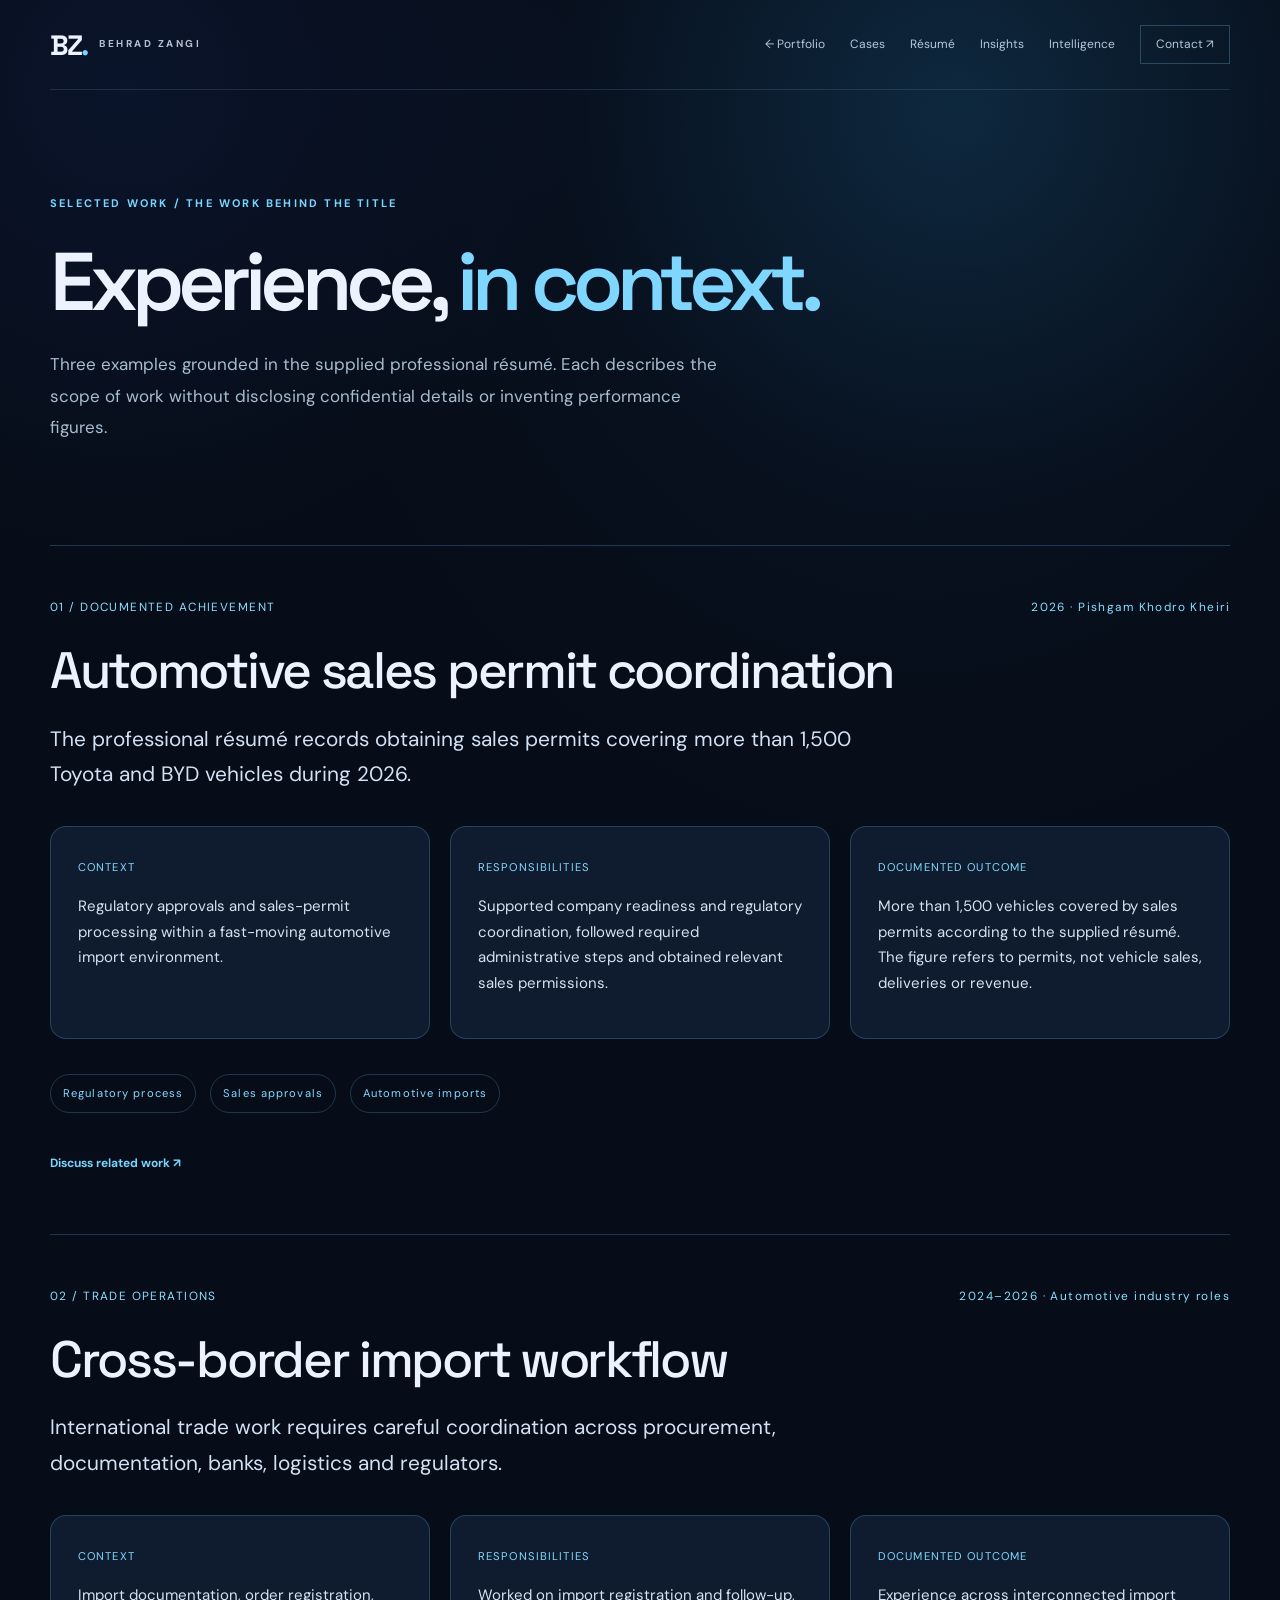
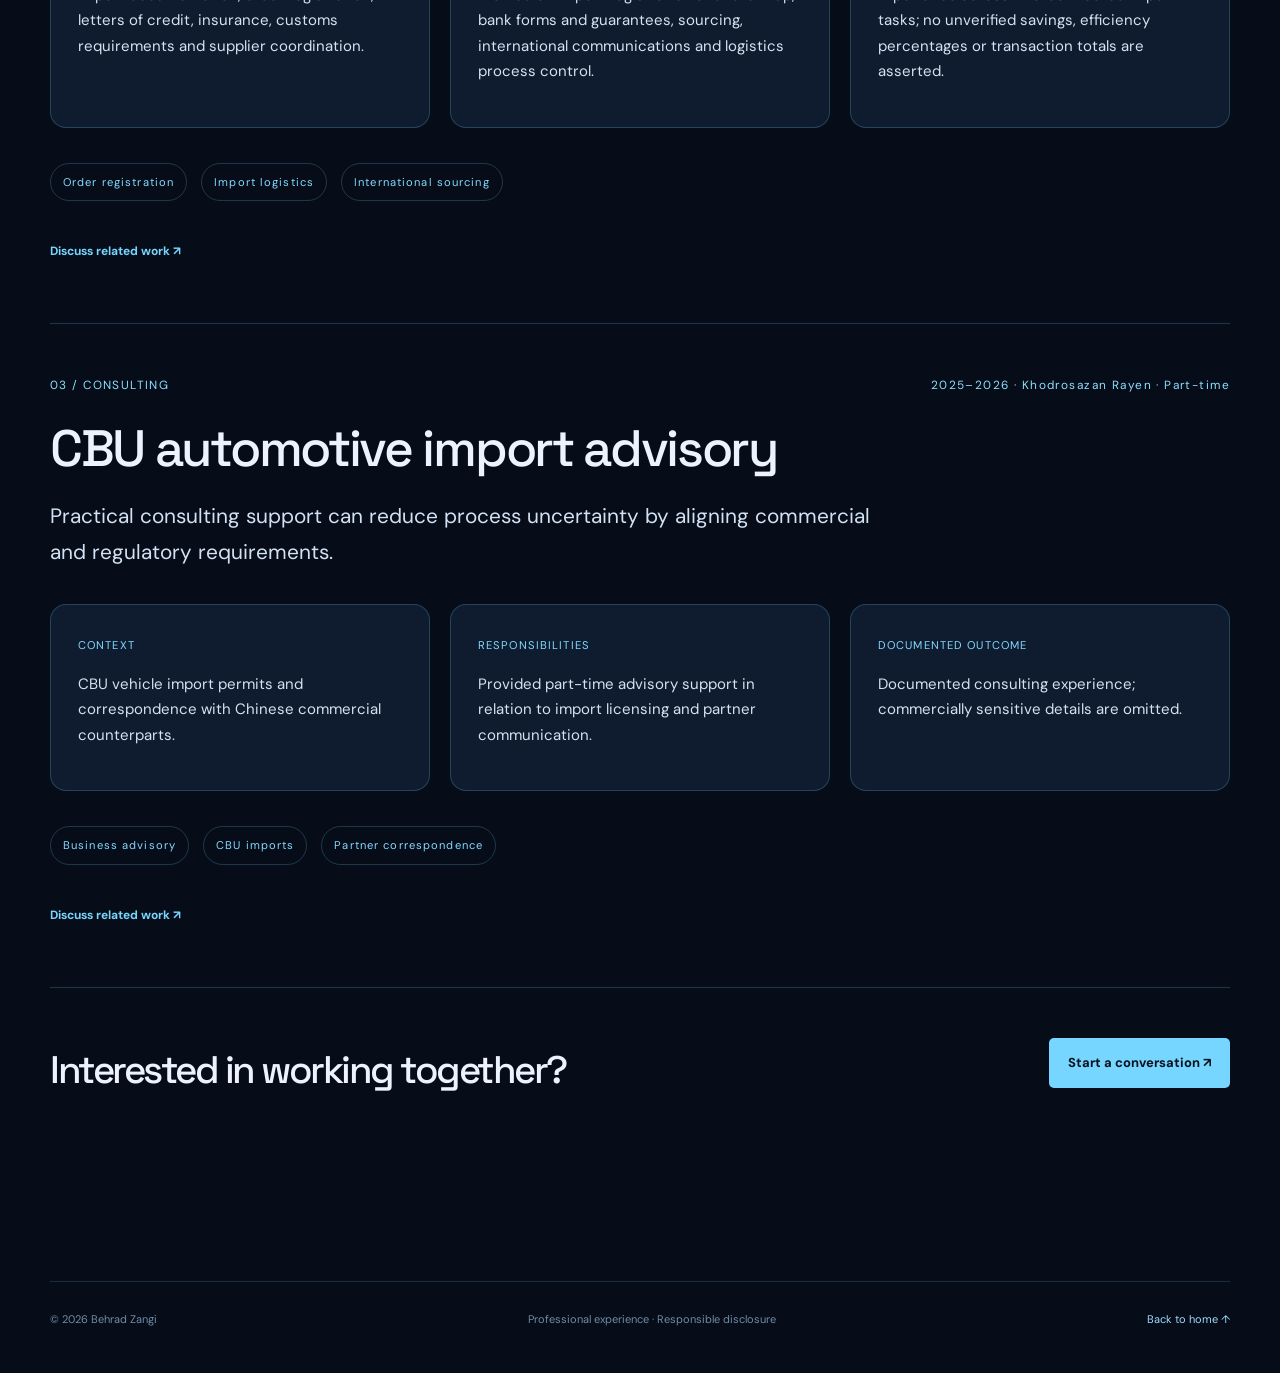
==== cases.html @ 3d6e5544 "Add files via upload" ====
<!DOCTYPE html>

<html lang="en"><head><meta charset="utf-8"/><meta content="width=device-width,initial-scale=1" name="viewport"/><meta content="#080e1a" name="theme-color"/><link href="favicon.svg" rel="icon" type="image/svg+xml"/><link href="https://fonts.googleapis.com" rel="preconnect"/><link crossorigin="" href="https://fonts.gstatic.com" rel="preconnect"/><link href="https://fonts.googleapis.com/css2?family=DM+Sans:wght@400;500;600;700&amp;family=Space+Grotesk:wght@400;500;600;700&amp;display=swap" rel="stylesheet"/><link href="styles.css" rel="stylesheet"/><link href="pages.css" rel="stylesheet"/><link href="v20.css" rel="stylesheet"/><title>Selected Professional Cases — Behrad Zangi</title><meta content="Selected documented cases in automotive sales permits, international trade operations and CBU import advisory." name="description"/><link href="https://behradzangi.github.io/cases.html" rel="canonical"/></head><body><a class="skip" href="#page-main">Skip to content</a><div aria-hidden="true" class="subpage-backdrop"></div><header class="sub-header wrap"><a class="wordmark" href="index.html"><span class="mark">BZ<span class="mark-dot">.</span></span><span class="wordmark-sub">BEHRAD ZANGI</span></a><nav aria-label="Page navigation"><a href="index.html">← Portfolio</a><a href="cases.html">Cases</a><a href="resume.html">Résumé</a><a href="insights.html">Insights</a><a href="intelligence.html">Intelligence</a><a class="sub-contact" href="contact.html">Contact ↗</a></nav></header><main class="subpage wrap" id="page-main"><div class="page-hero"><span class="section-kicker">SELECTED WORK / THE WORK BEHIND THE TITLE</span><h1>Experience, <em>in context.</em></h1><p>Three examples grounded in the supplied professional résumé. Each describes the scope of work without disclosing confidential details or inventing performance figures.</p></div><article class="case-study" id="case-1"><div class="case-study-top"><span>01 / DOCUMENTED ACHIEVEMENT</span><span>2026 · Pishgam Khodro Kheiri</span></div><h2>Automotive sales permit coordination</h2><p class="case-lead">The professional résumé records obtaining sales permits covering more than 1,500 Toyota and BYD vehicles during 2026.</p><div class="case-facts"><div><span>CONTEXT</span><p>Regulatory approvals and sales-permit processing within a fast-moving automotive import environment.</p></div><div><span>RESPONSIBILITIES</span><p>Supported company readiness and regulatory coordination, followed required administrative steps and obtained relevant sales permissions.</p></div><div><span>DOCUMENTED OUTCOME</span><p>More than 1,500 vehicles covered by sales permits according to the supplied résumé. The figure refers to permits, not vehicle sales, deliveries or revenue.</p></div></div><div class="case-labels"><span>Regulatory process</span><span>Sales approvals</span><span>Automotive imports</span></div><a class="text-link" href="contact.html?topic=trade">Discuss related work ↗</a></article><article class="case-study" id="case-2"><div class="case-study-top"><span>02 / TRADE OPERATIONS</span><span>2024–2026 · Automotive industry roles</span></div><h2>Cross-border import workflow</h2><p class="case-lead">International trade work requires careful coordination across procurement, documentation, banks, logistics and regulators.</p><div class="case-facts"><div><span>CONTEXT</span><p>Import documentation, order registration, letters of credit, insurance, customs requirements and supplier coordination.</p></div><div><span>RESPONSIBILITIES</span><p>Worked on import registration and follow-up, bank forms and guarantees, sourcing, international communications and logistics process control.</p></div><div><span>DOCUMENTED OUTCOME</span><p>Experience across interconnected import tasks; no unverified savings, efficiency percentages or transaction totals are asserted.</p></div></div><div class="case-labels"><span>Order registration</span><span>Import logistics</span><span>International sourcing</span></div><a class="text-link" href="contact.html?topic=trade">Discuss related work ↗</a></article><article class="case-study" id="case-3"><div class="case-study-top"><span>03 / CONSULTING</span><span>2025–2026 · Khodrosazan Rayen · Part-time</span></div><h2>CBU automotive import advisory</h2><p class="case-lead">Practical consulting support can reduce process uncertainty by aligning commercial and regulatory requirements.</p><div class="case-facts"><div><span>CONTEXT</span><p>CBU vehicle import permits and correspondence with Chinese commercial counterparts.</p></div><div><span>RESPONSIBILITIES</span><p>Provided part-time advisory support in relation to import licensing and partner communication.</p></div><div><span>DOCUMENTED OUTCOME</span><p>Documented consulting experience; commercially sensitive details are omitted.</p></div></div><div class="case-labels"><span>Business advisory</span><span>CBU imports</span><span>Partner correspondence</span></div><a class="text-link" href="contact.html?topic=trade">Discuss related work ↗</a></article><div class="case-end"><h2>Interested in working together?</h2><a class="btn primary" href="contact.html">Start a conversation ↗</a></div></main><footer class="sub-footer wrap"><span>© 2026 Behrad Zangi</span><span>Professional experience · Responsible disclosure</span><a href="index.html">Back to home ↑</a></footer><script defer="" src="v20.js"></script></body></html>
---- styles.css ----
:root{color-scheme:dark;--bg:#070d18;--bg2:#0a1424;--line:rgba(143,181,222,.17);--text:#ecf3ff;--muted:#93a4bc;--accent:#5ac4fb;--accent2:#78a9ff;--white:#fff;--sans:'DM Sans',system-ui,sans-serif;--display:'Space Grotesk',system-ui,sans-serif}*{box-sizing:border-box}html{scroll-behavior:smooth;scroll-padding-top:100px}body{margin:0;background:var(--bg);color:var(--text);font-family:var(--sans);font-size:15px;line-height:1.65;overflow-x:hidden}a{color:inherit;text-decoration:none}button{font:inherit}::selection{background:#2c7eac;color:#fff}a:focus-visible,button:focus-visible{outline:2px solid var(--accent);outline-offset:5px}.skip{position:fixed;left:15px;top:-60px;background:#fff;color:#000;padding:12px;z-index:100}.skip:focus{top:15px}#particles{position:absolute;inset:0;width:100%;height:900px;pointer-events:none;z-index:0;opacity:.72}.grain{position:fixed;inset:0;pointer-events:none;z-index:20;opacity:.08;background-image:url("data:image/svg+xml,%3Csvg viewBox='0 0 180 180' xmlns='http://www.w3.org/2000/svg'%3E%3Cfilter id='n'%3E%3CfeTurbulence type='fractalNoise' baseFrequency='.9' numOctaves='3' stitchTiles='stitch'/%3E%3C/filter%3E%3Crect width='100%25' height='100%25' filter='url(%23n)' opacity='.14'/%3E%3C/svg%3E")}.wrap{width:min(1180px,calc(100% - 88px));margin-inline:auto}.site-header{height:86px;padding:0 max(44px,calc((100vw - 1180px)/2));display:flex;justify-content:space-between;align-items:center;border-bottom:1px solid rgba(140,172,206,.12);position:relative;z-index:30;background:rgba(7,13,24,.67);backdrop-filter:blur(18px)}.wordmark{display:flex;align-items:center;gap:12px}.mark{font:700 28px/1 var(--display);letter-spacing:-2px}.mark-dot,.dot{color:var(--accent)}.wordmark-sub{font-size:10px;letter-spacing:.25em;color:#b5c2d3;font-weight:700}.nav{display:flex;gap:35px}.nav a{font-size:13px;color:#adbbce;transition:color .2s}.nav a:hover,.header-cta:hover{color:white}.header-cta{font:600 12px var(--sans);letter-spacing:.015em;border:1px solid rgba(115,179,222,.4);padding:11px 17px;border-radius:5px}.header-cta span{color:var(--accent);margin-left:12px}.menu-toggle{display:none}.hero{min-height:690px;display:grid;grid-template-columns:1fr 1fr;align-items:center;gap:15px;position:relative;z-index:1;padding-top:36px;padding-bottom:28px}.hero-copy{position:relative;z-index:4}.status{display:inline-flex;gap:11px;align-items:center;color:#b8d6ea;letter-spacing:.17em;font-weight:700;font-size:10px;margin-bottom:50px}.status-light{width:7px;height:7px;border-radius:50%;background:#5ce0b7;box-shadow:0 0 0 5px #5ce0b719,0 0 19px #5ce0b7}.eyebrow,.section-kicker{color:var(--accent);letter-spacing:.2em;font-size:11px;font-weight:700}.hero h1{font:600 clamp(76px,8.4vw,130px)/.93 var(--display);letter-spacing:-.09em;margin:12px 0 25px}.hero h1 span{color:#e3eeff}.type-line{display:flex;align-items:center;gap:6px;min-height:35px;font:500 23px var(--display);letter-spacing:-.04em;color:var(--accent)}.type-prefix{color:#d8e5f8}.caret{display:inline-block;height:22px;width:2px;background:var(--accent);animation:blink .85s steps(1) infinite}@keyframes blink{50%{opacity:0}}.hero-summary{max-width:485px;color:#9cacc3;font-size:15px;line-height:1.93;margin:25px 0 31px}.hero-summary strong{font-weight:500;color:#d4e1ee}.hero-actions{display:flex;gap:12px;flex-wrap:wrap}.btn{display:inline-flex;align-items:center;justify-content:space-between;gap:24px;font-size:13px;font-weight:700;padding:14px 19px;border-radius:5px;transition:transform .2s,background .2s}.btn:hover{transform:translateY(-3px)}.btn.primary{background:var(--accent);color:#07131f}.btn.ghost{background:rgba(19,39,58,.48);border:1px solid rgba(130,184,229,.3);color:#dbebff}.hero-social{display:flex;align-items:center;gap:16px;margin-top:60px;font-weight:700;font-size:10px;letter-spacing:.12em;color:#8398b2}.hero-social a:hover{color:var(--accent)}.social-divider{width:1px;height:11px;background:#41536c}.hero-art{height:600px;position:relative;isolation:isolate;display:grid;place-items:center}.hero-halo{position:absolute;width:520px;height:520px;border-radius:50%;background:radial-gradient(circle,#25517a75 0%,#113a6070 38%,transparent 72%);filter:blur(15px)}.portrait-shell{width:min(65%,352px);aspect-ratio:1;border-radius:50%;padding:8px;position:relative;z-index:4;background:linear-gradient(140deg,#79cfff90,#173f6f18,#6db5fc92);box-shadow:0 0 40px #3186c326,0 0 0 1px #4b9ccd37}.portrait-shell:after{content:"";position:absolute;inset:0;border-radius:50%;box-shadow:inset 0 0 40px #040d22;pointer-events:none}.portrait-shell img{width:100%;height:100%;object-fit:cover;object-position:center 39%;border-radius:50%;display:block;filter:saturate(.92) contrast(1.08)}.orbit{position:absolute;border:1px solid rgba(101,168,238,.21);border-radius:50%;pointer-events:none}.orbit-1{width:420px;height:420px;border-style:dashed;animation:spin 65s linear infinite}.orbit-2{width:510px;height:510px;border-color:rgba(99,170,232,.13);animation:spin 95s linear infinite reverse}.orbit-3{width:584px;height:584px;border-color:rgba(99,170,232,.08)}.orbit-1:before,.orbit-2:before{content:"";position:absolute;width:7px;height:7px;border-radius:50%;background:var(--accent);top:50%;left:-4px;box-shadow:0 0 15px var(--accent)}@keyframes spin{to{transform:rotate(360deg)}}.orbit-pulse{position:absolute;width:12px;height:12px;border:1px solid var(--accent);border-radius:50%;box-shadow:0 0 25px #45baff}.pulse-a{top:83px;right:85px}.pulse-b{bottom:90px;left:70px;width:7px;height:7px;background:#77adf6}.orbital-tag{position:absolute;z-index:6;white-space:nowrap;font-size:10px;letter-spacing:.14em;font-weight:700;color:#e8f4ff;padding:12px 15px;background:rgba(9,25,45,.92);border:1px solid rgba(103,180,248,.34);border-radius:5px;box-shadow:0 10px 40px #0006,0 0 21px #2a82b714;backdrop-filter:blur(10px);display:flex;align-items:center;gap:9px;animation:float 6s ease-in-out infinite}.tag-dot{width:5px;height:5px;background:var(--accent);border-radius:50%;box-shadow:0 0 8px var(--accent)}.tag-top{top:64px;left:28%;animation-delay:0s}.tag-right{right:-13px;top:44%;animation-delay:-1.5s}.tag-bottom{bottom:69px;left:30%;animation-delay:-3s}.tag-left{left:-20px;top:57%;animation-delay:-4.5s}@keyframes float{0%,100%{transform:translateY(0)}50%{transform:translateY(-12px)}}.art-corner{position:absolute;font-size:9px;letter-spacing:.17em;color:#496480}.top-left{top:20px;left:4px}.bottom-right{bottom:20px;right:0}.hero-bottom{display:flex;gap:22px;align-items:center;font-size:9px;letter-spacing:.17em;font-weight:700;color:#6d859f;padding:0 0 24px;position:relative;z-index:2}.hero-bottom>span:last-child{margin-left:auto}.hero-bottom i{font-size:7px;color:#5ce0b7;font-style:normal;margin:0 7px}.scroll-line{height:1px;width:55px;background:#4d779b}.section{padding:114px 0 35px;position:relative;z-index:2}.section-head{display:flex;gap:23px;align-items:center;margin-bottom:66px}.section-no,.section-aside{font-size:10px;color:#8ca0b9;font-weight:700;letter-spacing:.17em;white-space:nowrap}.section-no{color:var(--accent)}.hairline{height:1px;flex:1;background:var(--line)}h2{font:500 clamp(40px,5vw,66px)/1.13 var(--display);letter-spacing:-.065em;margin:12px 0 0}h2 em{color:#77baf0;font-style:normal}.about-layout{display:grid;grid-template-columns:1.1fr .9fr;gap:70px}.about-text{font-size:16px;line-height:2;color:#a8b8ca;padding-top:14px}.about-text p{margin:0 0 17px}.text-link{display:inline-flex;gap:14px;align-items:center;color:var(--accent);font-size:12px;font-weight:700;margin-top:17px}.text-link:hover{color:white}.section-title-row{display:flex;align-items:end;justify-content:space-between;gap:50px;margin-bottom:42px}.section-intro{max-width:310px;color:#94a9bf;margin:0 0 9px;line-height:1.9}.experience-list{border-top:1px solid var(--line)}.experience-row{display:grid;grid-template-columns:200px 1fr 35px;gap:26px;padding:31px 10px 32px;border-bottom:1px solid var(--line);transition:background .25s,padding .25s}.experience-row:hover{background:#10233a80;padding-left:20px}.date{font-size:10px;letter-spacing:.11em;color:#8eabc4;font-weight:700;padding-top:9px}.role-type{display:block;font-size:9px;letter-spacing:.14em;color:var(--accent);font-weight:700;margin-bottom:8px}.experience-row h3{font:500 22px var(--display);letter-spacing:-.025em;margin:0 0 5px}.company{color:var(--accent);font-weight:600;margin:0;font-size:13px}.job-detail{max-width:670px;color:#879ab0;font-size:13px;margin:9px 0 0;line-height:1.75}.row-arrow{font-size:23px;color:#5c7795;text-align:right}.impact-band{margin-top:46px;display:grid;grid-template-columns:1fr 1fr 65px;gap:34px;align-items:center;border:1px solid rgba(100,185,247,.22);border-radius:9px;padding:35px 40px;background:linear-gradient(110deg,#0b2742,#0c1b2f 75%);position:relative;overflow:hidden}.impact-band:after{content:"";width:320px;height:320px;position:absolute;right:-100px;top:-180px;border-radius:50%;background:#287ec317;filter:blur(15px)}.impact-number{display:block;font:600 clamp(60px,8vw,110px)/1 var(--display);letter-spacing:-.09em;color:#e6f7ff;margin-top:6px}.impact-number span{color:var(--accent)}.impact-band h3{font:500 22px var(--display);margin:0 0 9px}.impact-band p{color:#9cb0c5;font-size:13px;margin:0}.impact-icon{font-size:55px;color:#4db3f0}.expertise-grid{display:grid;grid-template-columns:repeat(4,1fr);border:1px solid var(--line);border-radius:8px;overflow:hidden}.expertise-item{min-height:315px;position:relative;padding:26px 24px 30px;border-right:1px solid var(--line);background:rgba(11,25,42,.58);transition:background .25s}.expertise-item:last-child{border-right:none}.expertise-item:hover{background:#13314c}.expertise-index{font-size:10px;letter-spacing:.1em;color:#69829e}.expertise-glyph{font:400 45px var(--display);color:var(--accent);margin:30px 0 15px}.expertise-item h3{font:500 23px/1.16 var(--display);letter-spacing:-.04em;margin:0 0 15px}.expertise-item p{font-size:12px;line-height:1.9;color:#8fa4ba;margin:0}.education-layout{display:grid;grid-template-columns:1fr 1fr;gap:110px}.education-desc{color:#94a9bf;max-width:410px;line-height:1.9;margin:26px 0}.honor{display:flex;align-items:center;gap:17px;margin-top:40px;padding:20px 0;border-top:1px solid var(--line);max-width:430px}.honor-star{color:#65bffc;font-size:33px}.honor strong,.honor small{display:block}.honor strong{font-size:13px}.honor small{font-size:12px;color:#8ba0b8;margin-top:3px}.education-item{padding:10px 0 26px;border-bottom:1px solid var(--line);margin-bottom:24px}.education-item>span,.thesis>span{font-size:10px;letter-spacing:.15em;color:var(--accent);font-weight:700}.education-item h3,.thesis h3{font:500 21px var(--display);margin:11px 0 4px}.education-item p,.thesis p{color:#94a8bd;font-size:13px;margin:0}.thesis{padding:24px;border:1px solid rgba(103,171,223,.25);border-radius:5px;background:#101f31}.thesis h3{font-size:19px;line-height:1.45}.compact{padding-bottom:100px}.skills-columns{display:grid;grid-template-columns:1.2fr .8fr;gap:110px}.skills-columns h3{font:500 22px var(--display);margin:0 0 22px}.chips{display:flex;flex-wrap:wrap;gap:10px}.chips span{padding:9px 13px;background:#122238;border:1px solid var(--line);border-radius:4px;font-size:12px;color:#acbed3}.language-row{display:flex;justify-content:space-between;border-bottom:1px solid var(--line);padding:12px 0;color:#c5d7e9}.language-row strong{color:#85a3c0;font-size:12px;font-weight:500}.contact-section{background:radial-gradient(ellipse at 50% 100%,#13395955,transparent 65%),linear-gradient(180deg,#0a1628,#0c1b31);border-top:1px solid var(--line);position:relative;overflow:hidden}.contact-inner{text-align:center;padding:110px 0 50px;position:relative}.contact-inner h2{font-size:clamp(44px,6.6vw,87px);margin:22px 0}.contact-inner>p:not(.section-kicker){color:#9aacc0;max-width:530px;margin:0 auto 30px;font-size:15px}.big-email{display:inline-flex;gap:70px;align-items:center;border-radius:5px;padding:15px 25px;background:var(--accent);color:#071827;font-weight:700;font-size:16px;transition:transform .2s}.big-email:hover{transform:translateY(-3px)}.contact-footer{display:flex;justify-content:center;gap:36px;margin-top:90px;font-weight:700;letter-spacing:.14em;font-size:11px;color:#8faac7}.contact-footer a:hover{color:var(--accent)}.footer{padding:27px 0;display:flex;justify-content:space-between;gap:12px;font-size:10px;letter-spacing:.13em;color:#6e849d}.footer a:hover{color:var(--accent)}@media(max-width:1100px){.wrap{width:min(100% - 56px,1050px)}.site-header{padding-inline:28px}.hero h1{font-size:clamp(60px,8vw,100px)}.hero-art{transform:scale(.86);transform-origin:center}.orbital-tag{font-size:9px}.tag-left{left:-25px}.tag-right{right:-25px}.education-layout{gap:60px}}@media(max-width:780px){.wrap{width:calc(100% - 40px)}.site-header{height:70px;padding-inline:20px}.nav{display:none;position:absolute;top:70px;left:0;right:0;flex-direction:column;background:#0a1729;border-bottom:1px solid var(--line);padding:22px;gap:18px}.nav.open{display:flex}.header-cta{margin-left:auto;margin-right:20px;font-size:11px}.menu-toggle{display:flex;flex-direction:column;gap:5px;border:0;padding:8px;background:transparent}.menu-toggle span{height:2px;width:22px;background:#d9e9fa}.hero{grid-template-columns:1fr;gap:0;padding-top:58px}.hero-copy{order:2;margin-top:-12px}.hero-art{order:1;height:440px;transform:scale(.78);margin:-75px -10px -20px}.hero h1{font-size:clamp(65px,14vw,103px)}.status{margin-bottom:25px}.hero-social{margin-top:38px}.hero-bottom{padding-top:32px}.section{padding-top:85px}.section-head{margin-bottom:42px}.about-layout,.education-layout,.skills-columns{grid-template-columns:1fr;gap:32px}.section-title-row{align-items:start;flex-direction:column;gap:20px}.experience-row{grid-template-columns:1fr 26px;gap:10px}.experience-row .date{grid-column:1 / -1}.experience-row>div{grid-column:1}.experience-row .row-arrow{grid-column:2;grid-row:2}.impact-band{grid-template-columns:1fr;gap:13px;padding:30px}.impact-icon{display:none}.expertise-grid{grid-template-columns:repeat(2,1fr)}.expertise-item:nth-child(2){border-right:0}.expertise-item:nth-child(-n+2){border-bottom:1px solid var(--line)}.contact-footer{gap:20px;flex-wrap:wrap}.footer{flex-wrap:wrap}}@media(max-width:460px){.wordmark-sub{display:none}.hero-art{height:370px;transform:scale(.61);margin:-102px -110px -35px}.hero{padding-top:48px}.hero h1{font-size:75px}.type-line{font-size:19px}.hero-summary{font-size:14px}.hero-bottom{font-size:8px}.hero-bottom>span:last-child{max-width:135px;text-align:right}.section-aside{display:none}h2{font-size:43px}.expertise-grid{grid-template-columns:1fr}.expertise-item{min-height:auto;border-right:0;border-bottom:1px solid var(--line);padding:23px}.expertise-item:last-child{border-bottom:0}.expertise-glyph{margin:15px 0}.contact-footer{gap:15px}.footer span:nth-child(2){display:none}.big-email{gap:40px}}@media(prefers-reduced-motion:reduce){html{scroll-behavior:auto}*,*:before,*:after{animation-duration:.01ms!important;animation-iteration-count:1!important;transition-duration:.01ms!important}#particles{display:none}}

/* V14: polished business advisory without adding card clutter */
.advisory-section{padding-bottom:28px}.advisory-rows{border-top:1px solid var(--line)}.advisory-rows article{display:grid;grid-template-columns:220px 1fr 30px;align-items:start;gap:30px;padding:27px 6px;border-bottom:1px solid var(--line)}.advisory-rows article>span{font-size:10px;letter-spacing:.14em;font-weight:700;color:var(--accent);padding-top:8px}.advisory-rows h3{font:500 21px var(--display);margin:0 0 5px;letter-spacing:-.035em}.advisory-rows p{font-size:13px;color:var(--muted);line-height:1.7;margin:0;max-width:640px}.advisory-rows b{font-size:20px;color:#6388a5;font-weight:400;text-align:right}.advisory-link{margin-top:23px;display:inline-flex;align-items:center;gap:18px;color:var(--accent);font-size:13px;font-weight:700;border-bottom:1px solid rgba(90,196,251,.5);padding-bottom:5px}.advisory-link:hover{color:#fff}@media(max-width:780px){.advisory-rows article{grid-template-columns:1fr 22px;gap:6px 12px}.advisory-rows article>span{grid-column:1/-1}.advisory-rows article>div{grid-column:1}.advisory-rows b{grid-column:2;grid-row:2}}

/* V15: restrained editorial treatment for professional interests */
.interests-strip{display:flex;gap:10px;align-items:center;flex-wrap:wrap;padding-top:5px;padding-bottom:35px;border-bottom:1px solid rgba(130,177,220,.13)}
.interests-label{font-size:10px;font-weight:700;letter-spacing:1.8px;color:#8eafca;margin-right:13px}
.interest-pill{border:1px solid rgba(122,169,212,.22);color:#b9d1e5;border-radius:40px;padding:9px 13px;font-size:11px;background:rgba(19,39,61,.42)}
@media(max-width:680px){.interests-strip{gap:8px}.interests-label{width:100%;margin-bottom:5px}}

/* V16 — Economic Insights: calm editorial layout, no added clutter */
.insights-section{padding-bottom:116px}.insights-title-row{margin-bottom:40px}.insights-feature{display:grid;grid-template-columns:minmax(0,1.4fr) minmax(260px,.6fr);min-height:360px;border:1px solid rgba(104,173,236,.23);border-radius:9px;overflow:hidden;background:linear-gradient(115deg,rgba(13,36,60,.9),rgba(7,19,35,.83));position:relative}.feature-content{padding:46px 48px;position:relative;z-index:2}.insight-meta{font-size:10px;letter-spacing:.16em;font-weight:700;color:#80cfff;display:flex;align-items:center;gap:10px;flex-wrap:wrap}.meta-signal{width:7px;height:7px;background:#5ac4fb;border-radius:50%;box-shadow:0 0 12px #5ac4fb}.meta-divider{color:#55799b}.insights-feature h3{font:500 clamp(27px,3vw,39px)/1.2 var(--display);letter-spacing:-.048em;max-width:680px;margin:22px 0 16px}.insights-feature p{color:#a2b7cc;line-height:1.8;max-width:590px;margin:0}.insight-action{display:inline-flex;gap:20px;color:#7fd2ff;font-weight:700;font-size:13px;border-bottom:1px solid #50b7ef66;padding:6px 0;margin-top:24px}.insight-action:hover,.insights-bottom a:hover{color:#fff}.insights-feature .source-note{font-size:10px;color:#7891a9;margin-top:15px;max-width:530px}.feature-visual{position:relative;min-height:330px;background:radial-gradient(circle at center,#134b736b,transparent 70%),repeating-linear-gradient(0deg,transparent,transparent 31px,#4ea7de0d 32px),repeating-linear-gradient(90deg,transparent,transparent 31px,#4ea7de0d 32px)}.data-ring{border:1px solid #65c2ff57;border-radius:50%;position:absolute;left:50%;top:50%;transform:translate(-50%,-50%)}.data-ring.outer{width:265px;height:265px;box-shadow:0 0 50px #246a9824}.data-ring.inner{width:175px;height:175px;border-style:dashed;opacity:.6}.data-axis{position:absolute;background:#5ac4fb26}.data-axis.horizontal{height:1px;width:100%;top:50%}.data-axis.vertical{width:1px;height:100%;left:50%}.data-point{position:absolute;width:8px;height:8px;border-radius:50%;background:#80d6ff;box-shadow:0 0 22px #62c3ff}.pt1{top:23%;left:38%}.pt2{top:50%;right:14%}.pt3{bottom:19%;left:24%}.data-label{position:absolute;color:#719cbc;letter-spacing:.18em;font-size:9px;font-weight:700}.label-a{top:15%;right:15%}.label-b{bottom:14%;right:12%}.label-c{top:54%;left:10%}.insight-topics-header{display:flex;justify-content:space-between;gap:15px;margin:42px 0 15px;color:#7897b1;letter-spacing:.14em;font-size:10px;font-weight:700}.insights-topics{display:grid;grid-template-columns:repeat(3,1fr);gap:12px}.insight-topic{display:flex;flex-direction:column;min-height:265px;padding:27px 26px 23px;border:1px solid var(--line);border-radius:7px;background:rgba(13,29,49,.46);transition:background .2s,border-color .2s}.insight-topic:hover{background:rgba(20,49,75,.65);border-color:#4f98bf66}.insight-index{font-size:10px;letter-spacing:.12em;font-weight:700;color:#72c5f1}.insight-topic h3{font:500 23px var(--display);letter-spacing:-.04em;margin:22px 0 10px}.insight-topic p{font-size:13px;line-height:1.85;color:#91a8be;margin:0}.topic-footer{margin-top:auto;padding-top:26px;display:flex;justify-content:space-between;align-items:center;color:#7898b5;font-size:10px;letter-spacing:.1em}.topic-footer span:last-child{font-size:20px;color:#4d9cca}.insights-bottom{display:flex;align-items:center;justify-content:space-between;gap:25px;padding-top:25px}.insights-bottom p{margin:0;color:#8ca3b7;font-size:12px}.insights-bottom a{color:#82cbf3;font-weight:700;font-size:12px;white-space:nowrap}@media(max-width:900px){.insights-feature{grid-template-columns:1fr}.feature-content{padding:32px}.feature-visual{display:none}.insights-topics{grid-template-columns:1fr}.insight-topic{min-height:unset}.insights-bottom{align-items:flex-start;flex-direction:column;gap:12px}}@media(max-width:480px){.feature-content{padding:27px 23px}.insight-topics-header span:last-child{display:none}.insights-feature h3{font-size:29px}.insights-section{padding-bottom:80px}}


/* V17 — motion direction: data-signal, restraint, responsiveness */
.scroll-progress{position:fixed;top:0;left:0;height:3px;width:100%;z-index:110;transform:scaleX(0);transform-origin:left;background:linear-gradient(90deg,#4b9fff,#65f0ff,#99bfff);box-shadow:0 0 16px #42b9ff88;pointer-events:none}
.site-header{position:sticky;top:0;transition:background .3s ease,box-shadow .3s ease}
.site-header.is-scrolled{background:rgba(5,13,27,.92);box-shadow:0 8px 40px #0005}
.nav a{position:relative}.nav a:after{content:"";height:2px;position:absolute;bottom:-9px;left:0;right:0;background:var(--accent);transform:scaleX(0);transform-origin:left;transition:transform .3s cubic-bezier(.2,.8,.2,1)}.nav a:hover:after,.nav a[aria-current="location"]:after{transform:scaleX(1)}.nav a[aria-current="location"]{color:#fff}
.hero-art{--mouse-x:0px;--mouse-y:0px}.hero-halo{transform:translate3d(var(--mouse-x),var(--mouse-y),0);animation:halo-breathe 7s ease-in-out infinite;will-change:transform,opacity}.portrait-shell{animation:portrait-rise 7s ease-in-out infinite;transition:box-shadow .45s;will-change:transform}.portrait-shell:hover{box-shadow:0 0 60px #4dafff55,0 0 0 1px #80d5ff80}.portrait-shell img{transition:transform .8s cubic-bezier(.2,.8,.2,1)}.portrait-shell:hover img{transform:scale(1.055)}
.orbit-satellite{position:absolute;inset:50%;width:0;height:0;z-index:2;pointer-events:none;animation:orbit-lap 17s linear infinite}.orbit-satellite:after{content:"";display:block;position:absolute;top:-5px;left:195px;width:9px;height:9px;border-radius:50%;background:#a9eaff;box-shadow:0 0 15px 5px #36b4ff75,0 0 28px #2c7dff}.satellite-2{animation-duration:29s;animation-direction:reverse}.satellite-2:after{left:245px;width:6px;height:6px;background:#7b9aff}.satellite-3{animation-duration:41s}.satellite-3:after{left:284px;width:4px;height:4px;background:#7ce2ec}
.orbit-scan{position:absolute;width:570px;height:570px;border-radius:50%;background:conic-gradient(from 90deg,transparent 0deg,transparent 298deg,rgba(64,181,255,.08) 338deg,transparent 360deg);mask-image:radial-gradient(circle,transparent 0 36%,black 53%,transparent 73%);animation:orbit-lap 13s linear infinite;pointer-events:none;z-index:0}
.hero-spark{position:absolute;width:3px;height:3px;border-radius:50%;background:#e2f7ff;box-shadow:0 0 16px 5px #60cbff;opacity:.5;animation:spark-twinkle 5s ease-in-out infinite}.spark-1{top:15%;left:15%}.spark-2{top:24%;right:9%;animation-delay:-2s}.spark-3{bottom:15%;left:21%;animation-delay:-3.5s}
.orbital-tag{transition:border-color .35s,background .35s,box-shadow .35s}.orbital-tag:hover{background:rgba(18,51,81,.97);border-color:#83d9ff;box-shadow:0 0 25px #289eff55;animation-play-state:paused}
@keyframes orbit-lap{to{transform:rotate(360deg)}}@keyframes halo-breathe{0%,100%{opacity:.65;filter:blur(16px)}50%{opacity:1;filter:blur(25px)}}@keyframes portrait-rise{0%,100%{transform:translateY(0)}50%{transform:translateY(-9px)}}@keyframes spark-twinkle{0%,100%{opacity:.12;transform:scale(.5)}50%{opacity:.85;transform:scale(1.4)}}
/* Reveal only after JS opts in, preventing hidden content with JS disabled. */
.motion-ready .reveal{opacity:0;transform:translate3d(0,38px,0);filter:blur(5px);transition:opacity .85s cubic-bezier(.16,1,.3,1),transform .85s cubic-bezier(.16,1,.3,1),filter .85s ease;transition-delay:var(--stagger,0ms)}
.motion-ready .reveal.in-view{opacity:1;transform:translate3d(0,0,0);filter:blur(0)}
.motion-ready .reveal-left{transform:translate3d(-30px,15px,0)}.motion-ready .reveal-right{transform:translate3d(30px,15px,0)}.motion-ready .reveal-left.in-view,.motion-ready .reveal-right.in-view{transform:translate3d(0,0,0)}
.hero-copy .status{animation:fade-enter .7s both}.hero-copy h1{animation:fade-enter .85s .12s both}.hero-copy .type-line{animation:fade-enter .8s .25s both}.hero-copy .hero-summary{animation:fade-enter .85s .36s both}.hero-copy .hero-actions,.hero-copy .hero-social{animation:fade-enter .85s .5s both}@keyframes fade-enter{from{opacity:0;transform:translateY(18px)}to{opacity:1;transform:translateY(0)}}
.hero-bottom .scroll-line{position:relative;overflow:hidden}.hero-bottom .scroll-line:after{content:"";position:absolute;inset:0;background:#91edff;transform:translateX(-100%);animation:scan-line 2.5s linear infinite}@keyframes scan-line{to{transform:translateX(100%)}}
.experience-list{position:relative}.experience-list:before{content:"";position:absolute;left:0;top:0;width:2px;height:100%;background:linear-gradient(180deg,transparent,#42caff,transparent);transform:scaleY(var(--timeline-progress,0));transform-origin:top;box-shadow:0 0 12px #42caffaa;transition:transform .12s linear;pointer-events:none}
.experience-row{transition:background .3s,padding .3s,border-color .3s}.experience-row:hover{border-color:#5dbdff77}.row-arrow{transition:transform .35s,color .35s}.experience-row:hover .row-arrow{transform:translate(4px,-4px);color:var(--accent)}
.expertise-item{overflow:hidden;transition:background .3s,transform .3s}.expertise-item:after{content:"";position:absolute;top:-30%;left:-70%;width:45%;height:170%;background:linear-gradient(90deg,transparent,#85d9ff12,transparent);transform:rotate(18deg);transition:left .8s ease;pointer-events:none}.expertise-item:hover:after{left:130%}.expertise-glyph{transition:transform .5s ease,text-shadow .5s}.expertise-item:hover .expertise-glyph{transform:rotate(-9deg) scale(1.12);text-shadow:0 0 22px #74c9ff5e}
.impact-band{--tilt-x:0deg;--tilt-y:0deg;transform:perspective(1000px) rotateX(var(--tilt-x)) rotateY(var(--tilt-y));transition:transform .4s,box-shadow .3s}.impact-band:hover{box-shadow:0 15px 45px #0873c91a}
.insights-feature{--tilt-x:0deg;--tilt-y:0deg;transform:perspective(1100px) rotateX(var(--tilt-x)) rotateY(var(--tilt-y));transition:transform .4s,box-shadow .3s}.insights-feature:hover{box-shadow:0 16px 65px #084b902c}
.signal-chart{position:absolute;inset:16% 12%;width:76%;height:68%;overflow:visible;opacity:.8;pointer-events:none}.signal-path{stroke-dasharray:560;stroke-dashoffset:560;animation:draw-signal 4.5s ease-in-out infinite alternate}.signal-area{animation:signal-breathe 5s ease-in-out infinite}@keyframes draw-signal{to{stroke-dashoffset:0}}@keyframes signal-breathe{50%{opacity:.3}}
.btn,.big-email,.advisory-link{position:relative;overflow:hidden}.btn:before,.big-email:before,.advisory-link:before{content:"";position:absolute;inset:0;transform:translateX(-130%) skewX(-20deg);width:35%;background:linear-gradient(90deg,transparent,#ffffff44,transparent);transition:transform .7s;pointer-events:none}.btn:hover:before,.big-email:hover:before,.advisory-link:hover:before{transform:translateX(420%) skewX(-20deg)}
.contact-glow{animation:contact-pulse 7s ease-in-out infinite}@keyframes contact-pulse{50%{opacity:.5;transform:scale(1.12)}}
/* Simple readable motion-free fallbacks for accessibility and mobile GPUs. */
@media(max-width:780px){.orbit-scan{width:470px;height:470px}.motion-ready .reveal{filter:none;transform:translateY(20px)}.motion-ready .reveal-left,.motion-ready .reveal-right{transform:translateY(20px)}.impact-band,.insights-feature{transform:none!important}.site-header{position:sticky}}
@media(max-width:460px){.orbit-scan{width:450px;height:450px}.orbital-tag{animation-duration:8s}.orbit-satellite:after{opacity:.7}}
@media(prefers-reduced-motion:reduce){.motion-ready .reveal,.motion-ready .reveal-left,.motion-ready .reveal-right{opacity:1!important;filter:none!important;transform:none!important}.hero-halo,.portrait-shell,.orbit-satellite,.orbit-scan,.hero-spark,.signal-path,.signal-area,.hero-copy .status,.hero-copy h1,.hero-copy .type-line,.hero-copy .hero-summary,.hero-copy .hero-actions,.hero-copy .hero-social,.hero-bottom .scroll-line:after{animation:none!important}.signal-path{stroke-dashoffset:0!important}.impact-band,.insights-feature{transform:none!important}}

/* V18 — subtle 3D data atmosphere. Keep text contrast and orbit motion readable. */
#particles{opacity:.98;mix-blend-mode:screen;will-change:contents}
.hero-art:before{content:"";position:absolute;inset:8% 0;border-radius:50%;background:radial-gradient(ellipse at 50% 50%,rgba(11,68,115,.20),transparent 70%);pointer-events:none;z-index:-1;animation:data-ambient 12s ease-in-out infinite alternate}
@keyframes data-ambient{from{opacity:.4;transform:scale(.91)}to{opacity:.85;transform:scale(1.07)}}
@media(prefers-reduced-motion:reduce){.hero-art:before{animation:none}#particles{display:none}}

/* V19 / Studio-grade interaction & editorial detail */
:root{--accent:#77d6ff;--accent2:#8faeff;--electric:#95e1ff;--panel:#101c30}
body{background:radial-gradient(ellipse 70% 35% at 72% 4%,rgba(17,67,125,.13),transparent 70%),#070d18}
.site-header{position:sticky;top:0;z-index:80;transition:height .3s,background .3s}
.site-header.is-scrolled{height:70px;background:rgba(6,13,25,.94)}
.hero{min-height: min(830px,calc(100svh - 90px))}
.hero-art .orbital-tag{cursor:pointer;transition:background .25s,box-shadow .25s,border-color .25s,scale .25s}
.hero-art .orbital-tag:hover,.hero-art .orbital-tag:focus-visible{background:#183654;border-color:#88dbff;box-shadow:0 0 26px #47acff55;scale:1.09;z-index:20}
.secondary-cta{display:none} .hero-copy::after{content:'ECONOMICS × STRATEGY × COMMERCE';display:block;color:#6c809d;font-size:10px;letter-spacing:.19em;margin-top:32px}
.section-bottom-link{display:flex;justify-content:flex-end;padding:34px 0 0}.section-bottom-link a{color:#9adfff;border-bottom:1px solid #6dbdeb66;padding-bottom:10px;font-weight:700;transition:letter-spacing .25s}.section-bottom-link a:hover{letter-spacing:.025em}
.career-more{margin-top:13px;max-width:610px}.career-more summary{cursor:pointer;color:#90d8ff;font-size:12px;font-weight:700;list-style:none}.career-more summary::-webkit-details-marker{display:none}.career-more summary span{display:inline-block;margin-left:10px;transition:transform .25s}.career-more[open] summary span{transform:rotate(45deg)}.career-more ul{color:#9db1c8;line-height:1.8;padding-left:21px;margin:12px 0 0}.experience-row{transition:background .25s,padding .25s}.experience-row:hover{background:#1120396b;padding-left:12px}
.case-grid{display:grid;grid-template-columns:1.15fr 1fr 1fr;gap:16px}.case-card{border:1px solid #6384b133;border-radius:15px;background:linear-gradient(145deg,#13223a99,#0a1424bb);padding:30px;min-height:360px;display:flex;flex-direction:column;transition:transform .35s,border-color .35s,box-shadow .35s;position:relative;overflow:hidden}.case-card:before{content:'';position:absolute;inset:-100% auto auto -100%;width:200%;height:200%;background:radial-gradient(circle,#63b9ff0d,transparent 55%);pointer-events:none}.case-card:hover{transform:translateY(-9px);border-color:#6ec9ff90;box-shadow:0 16px 55px #0005}.case-top{display:flex;justify-content:space-between;gap:10px;color:#82a1bc;font-size:10px;letter-spacing:.11em}.case-big{font:700 clamp(68px,7vw,104px)/1 var(--display);letter-spacing:-.085em;margin:45px 0 20px;color:#b3eaff}.case-big span{font-size:.6em;color:#72ceff}.case-symbol{font-size:92px;color:#82d0ff;margin:33px 0 10px;line-height:1}.case-card h3{font-size:23px;line-height:1.2;margin:12px 0}.case-card p{color:#a0b2c9;margin:0 0 28px;font-size:13px;line-height:1.8}.case-tags{display:flex;flex-wrap:wrap;gap:7px;margin-top:auto}.case-tags span{border:1px solid #7dc7ff36;padding:5px 8px;font-size:9px;letter-spacing:.08em;color:#a9d7f5}
.network-section{overflow:hidden}.skill-network{position:relative;height:360px;margin:15px 0 0;border:1px solid #6591bb35;border-radius:16px;background:radial-gradient(ellipse at center,#183d5c45 0%,#091728a1 65%);overflow:hidden}.network-lines{position:absolute;inset:0;width:100%;height:100%}.network-lines path{fill:none;stroke:#3d9ac5;stroke-width:1.3;stroke-dasharray:5 10;opacity:.52;animation:dash-flow 16s linear infinite}@keyframes dash-flow{to{stroke-dashoffset:-260}}.network-node{position:absolute;left:var(--x);top:var(--y);translate:-50% -50%;background:#0f2034;border:1px solid #79bae66b;color:#c1e3f4;border-radius:999px;padding:10px 15px;font-size:11px;white-space:nowrap;cursor:pointer;transition:scale .3s,background .3s,box-shadow .3s,border-color .3s}.network-node:hover,.network-node.active{scale:1.08;background:#164163;border-color:#8adfff;box-shadow:0 0 0 7px #52c6ff10,0 0 27px #3bb7ff46}.network-node.center{background:#1b4665;color:white;padding:17px 20px;font-weight:700;letter-spacing:.08em}.network-description{margin:15px 0 0;min-height:55px;border-left:2px solid #69cafc;padding:12px 16px;color:#bed1e5;background:#0d1b2a;border-radius:0 8px 8px 0}
.market-preview-grid{display:grid;grid-template-columns:1fr 1fr;gap:50px;align-items:center}.market-preview-art{height:280px;border:1px solid #719cca38;border-radius:15px;position:relative;overflow:hidden;background:radial-gradient(circle at 75% 10%,#267fba36,transparent 58%),#0b1a2e}.market-grid{position:absolute;inset:0;background-image:linear-gradient(#74c5ff0e 1px,transparent 1px),linear-gradient(90deg,#74c5ff0e 1px,transparent 1px);background-size:34px 34px}.market-preview-art svg{position:absolute;inset:25px;width:calc(100% - 50px);height:calc(100% - 70px);overflow:visible}.market-preview-art svg path{fill:none;stroke:#8be4ff;stroke-width:3;stroke-linejoin:round;stroke-dasharray:800;stroke-dashoffset:800;animation:drawline 5s ease-in-out infinite alternate;filter:drop-shadow(0 0 9px #2cb9ff)}@keyframes drawline{to{stroke-dashoffset:0}}.market-preview-art>span{position:absolute;bottom:16px;left:18px;font-size:10px;letter-spacing:.13em;color:#85b4d4}
.contact-options{display:grid;grid-template-columns:repeat(3,1fr);gap:12px;margin:38px 0}.contact-options>a{text-align:left;border:1px solid #87bbd641;background:#0c21338c;padding:21px;display:flex;flex-direction:column;gap:12px;transition:background .25s,translate .25s}.contact-options>a:hover{background:#194261;translate:0 -4px}.contact-options span{font-size:9px;letter-spacing:.1em;color:#8db1d1}.contact-options strong{font-size:14px;font-weight:600}
.guide{position:fixed;right:25px;bottom:24px;z-index:110;font-family:var(--sans)}.guide-launch{background:#b7eaff;color:#061525;border:1px solid #fff6;border-radius:99px;box-shadow:0 8px 40px #000a,0 0 24px #52bcff40;padding:13px 20px;font-weight:800;cursor:pointer;display:flex;align-items:center;gap:10px}.guide-launch:hover{transform:translateY(-3px)}.guide-dialog{position:absolute;bottom:65px;right:0;width:min(370px,calc(100vw - 34px));background:#0b1828;border:1px solid #78b3dc70;box-shadow:0 22px 90px #000c;border-radius:16px;overflow:hidden}.guide-dialog[hidden]{display:none}.guide-head{display:flex;justify-content:space-between;padding:17px 18px;background:#11283e;border-bottom:1px solid #7ca8ce33}.guide-head strong{display:block}.guide-head small,.guide-note{color:#86a4bd;font-size:10px;display:block}.guide-head button{background:transparent;border:0;color:white;font-size:24px;cursor:pointer}.guide-log{height:218px;overflow:auto;padding:17px;display:flex;flex-direction:column;gap:9px}.guide-bubble{background:#143049;border-radius:11px 11px 11px 2px;padding:11px 13px;margin:0;font-size:12px;line-height:1.65}.guide-bubble.user{background:#1e4b6c;align-self:flex-end;border-radius:11px 11px 2px 11px}.guide-prompts{display:flex;flex-wrap:wrap;gap:6px;padding:10px 14px}.guide-prompts button{border:1px solid #659bc357;background:none;color:#a9d8f4;font-size:11px;border-radius:20px;padding:6px 10px;cursor:pointer}.guide-prompts button:hover{background:#164d73}#guide-form{display:flex;padding:0 14px;gap:5px}#guide-question{min-width:0;flex:1;background:#08121f;color:#eaf5ff;border:1px solid #4c749f77;border-radius:7px;padding:11px;font:12px var(--sans)}#guide-form button{border:0;color:#082031;background:#8fddff;border-radius:7px;padding:0 14px;cursor:pointer}.guide-note{padding:11px 15px 15px}.sr-only{position:absolute;width:1px;height:1px;overflow:hidden;clip:rect(0,0,0,0)}
@media(max-width:950px){.case-grid{grid-template-columns:1fr 1fr}.case-feature{grid-column:1/-1;min-height:290px}.contact-options{grid-template-columns:1fr}.market-preview-grid{grid-template-columns:1fr}.hero{min-height:auto}.skill-network{height:330px}}
@media(max-width:640px){.case-grid{grid-template-columns:1fr}.case-feature{grid-column:auto}.case-card{min-height:280px}.case-big{margin:20px 0 10px}.skill-network{height:380px}.network-node{font-size:9px;padding:7px 9px}.network-node.center{padding:12px}.network-node[data-skill="advisory"]{--x:22%!important}.network-node[data-skill="automotive"]{--x:78%!important}.guide{right:13px;bottom:12px}.guide-dialog{right:0}.guide-launch span{display:none}.guide-launch{width:51px;height:51px;justify-content:center;padding:0}.secondary-cta{display:none}}
@media(prefers-reduced-motion:reduce){.network-lines path,.market-preview-art svg path{animation:none;stroke-dashoffset:0}.case-card,.network-node,.contact-options>a{transition:none}}
---- pages.css ----
.subpage-backdrop{position:absolute;inset:0 0 auto;height:730px;background:radial-gradient(circle at 75% 15%,#1e618543,transparent 35%),radial-gradient(circle at 10% 12%,#152f7333,transparent 35%);pointer-events:none}.sub-header{height:90px;display:flex;align-items:center;justify-content:space-between;border-bottom:1px solid #7da8d52d;position:relative;z-index:5}.sub-header nav{display:flex;gap:25px;align-items:center}.sub-header nav a{font-size:12px;color:#b4c7dd}.sub-header nav a:hover{color:white}.sub-contact{border:1px solid #5c9ec65c;padding:9px 15px}.subpage{position:relative;z-index:2;padding-bottom:110px}.page-hero{max-width:850px;padding:100px 0 85px}.page-hero h1{font:600 clamp(53px,6.4vw,98px)/1.03 var(--display);letter-spacing:-.075em;margin:25px 0}.page-hero h1 em,.external-markets h2 em,.world-panel h2 em,.chart-head h2 em{font-style:normal;color:#7fd7ff}.page-hero>p{max-width:690px;font-size:17px;line-height:1.85;color:#a7bdd1}.editorial-tabs{display:flex;gap:9px;flex-wrap:wrap;margin-bottom:20px}.editorial-tabs button,.chart-range button{cursor:pointer;border:1px solid #658cb354;color:#aac8e2;background:#10243b;padding:10px 17px;border-radius:100px}.editorial-tabs button.active,.chart-range button.active{background:#7cd4ff;color:#071624;border-color:transparent}.editorial-grid{display:grid;grid-template-columns:repeat(3,1fr);gap:16px}.editorial-card{background:#0d1c30;border:1px solid #759bc03c;padding:30px;border-radius:13px;display:flex;flex-direction:column;min-height:390px}.editorial-card>span{color:#7dd3ff;letter-spacing:.12em;font-size:10px}.editorial-card h2{font:600 29px/1.17 var(--display);letter-spacing:-.055em;margin:26px 0 20px}.editorial-card p{font-size:13px;line-height:1.8;color:#aec1d4}.editorial-card details{margin-top:auto}.editorial-card summary{color:#9de5ff;cursor:pointer;font-weight:700;margin:20px 0}.editorial-card small{display:block;padding-top:20px;color:#6f899d;font-size:10px}.editorial-card[hidden]{display:none}.linkedin-panel{display:flex;gap:50px;align-items:center;justify-content:space-between;border-top:1px solid #5b91b65e;border-bottom:1px solid #5b91b65e;margin-top:75px;padding:50px 0}.linkedin-panel h2{font:600 43px var(--display);letter-spacing:-.05em;margin:12px 0}.linkedin-panel p{color:#9fb5cc}.linkedin-panel .btn{white-space:nowrap}.sub-footer{border-top:1px solid #4b7b9e4d;padding:28px 0 45px;color:#6f8ba9;display:flex;justify-content:space-between;font-size:11px;gap:15px}.sub-footer a{color:#9edbff}
.data-bar{background:#0d2236;border:1px solid #689bc14f;display:flex;gap:20px;justify-content:space-between;align-items:center;padding:14px 20px;border-radius:10px;margin-bottom:16px;color:#b1c7da;font-size:11px}.live-status{color:#90d9ff;letter-spacing:.08em;font-weight:700}.live-status i{display:inline-block;width:6px;height:6px;border-radius:50%;background:#75d2f8;margin-right:9px;box-shadow:0 0 12px #78d9ff}.data-bar button{background:transparent;color:#bfeaff;border:1px solid #68b8df66;padding:7px 12px;cursor:pointer;border-radius:5px}.data-card-grid{display:grid;grid-template-columns:repeat(4,1fr);gap:13px}.data-card{border:1px solid #6a9abe45;background:linear-gradient(155deg,#132740,#0b182a);border-radius:12px;min-height:160px;padding:22px}.data-card span{display:block;font-size:11px;color:#9abedc;letter-spacing:.1em}.data-card strong{display:block;font:600 44px var(--display);letter-spacing:-.05em;color:#e7f6ff;margin:18px 0 5px}.data-card small{font-size:11px;color:#7791aa}.chart-panel{border:1px solid #6a9abe45;border-radius:16px;background:#0c1a2d;margin-top:16px;padding:30px}.chart-head{display:flex;justify-content:space-between;align-items:center;gap:20px}.chart-head h2{font:600 38px var(--display);letter-spacing:-.05em;margin:10px 0}.chart-head p{color:#8ba3bd;margin:0}.chart-range{display:flex;gap:7px}.chart-range button{border-radius:7px;padding:8px 11px}.chart-inner{margin:28px 0 0}.chart-inner svg{width:100%;height:auto;display:block;overflow:visible}.chart-inner #chart-grid path{stroke:#6896ba2d;stroke-width:1}.chart-axis{display:flex;justify-content:space-between;font-size:11px;color:#7695b5}.source-line{border-top:1px solid #587fa24a;margin-top:20px;padding-top:20px;color:#829bb5;font-size:11px}.source-line a{color:#9ddfff}.data-error{padding:13px;margin:12px 0;background:#512b2b;color:#f3c3c3;border-radius:5px}.external-markets{margin-top:100px}.external-markets h2,.world-panel h2{font:600 48px var(--display);letter-spacing:-.055em;margin:30px 0 10px}.external-markets .section-intro{max-width:800px}.resource-grid{display:grid;grid-template-columns:1fr 1fr;gap:13px;margin-top:35px}.resource-grid a{position:relative;display:flex;flex-direction:column;gap:10px;border:1px solid #648eb14c;background:#112036;padding:26px;transition:background .25s,transform .25s}.resource-grid a:hover{background:#183551;transform:translateY(-4px)}.resource-grid span{font-size:10px;letter-spacing:.12em;color:#87d7ff}.resource-grid strong{font-size:17px}.resource-grid small{color:#9cb3cd}.resource-grid b{position:absolute;right:20px;top:18px;color:#91ddff}.world-panel{margin-top:100px;display:grid;grid-template-columns:1fr 1fr;gap:60px;align-items:center}.world-panel p{color:#a5bad0;line-height:1.8}.geo-lines{height:300px;background:radial-gradient(circle at center,#154c6b55,transparent 60%);border:1px solid #4f83ab52;border-radius:12px;position:relative}.geo-lines svg{position:absolute;inset:0;width:100%;height:100%}.geo-lines svg path{stroke:#76caff;stroke-width:2;fill:none;stroke-dasharray:6 9;animation:dash-flow 7s linear infinite}.geo-node{position:absolute;background:#102e48;color:#bde9ff;border:1px solid #8cdef9;padding:7px 12px;border-radius:40px;font-size:10px;z-index:2;box-shadow:0 0 12px #2b9bff32}.cn{left:78%;top:27%}.ae{left:54%;top:42%}.om{left:38%;top:49%}.ir{left:41%;top:61%}
@media(max-width:920px){.editorial-grid{grid-template-columns:1fr 1fr}.data-card-grid{grid-template-columns:1fr 1fr}.world-panel{grid-template-columns:1fr}.sub-header nav{gap:10px}.sub-header nav a{font-size:11px}}@media(max-width:640px){.sub-header{height:auto;min-height:95px;align-items:flex-start;padding-top:20px;flex-direction:column;justify-content:center;gap:8px}.sub-header nav{flex-wrap:wrap;gap:8px 14px;padding-bottom:15px}.sub-header nav a{font-size:10px}.page-hero{padding:60px 0}.page-hero h1{font-size:49px}.page-hero p{font-size:15px}.editorial-grid,.resource-grid{grid-template-columns:1fr}.editorial-card{min-height:320px}.linkedin-panel{flex-direction:column;align-items:flex-start;gap:10px}.sub-footer{flex-direction:column}.data-card{min-height:130px;padding:15px}.data-card strong{font-size:30px}.data-bar{flex-wrap:wrap}.chart-panel{padding:18px}.chart-head{flex-direction:column;align-items:flex-start}.world-panel{gap:25px}}
@media(prefers-reduced-motion:reduce){.geo-lines svg path{animation:none}}
---- v20.css ----
/* V20 progressive enhancement — intentionally quiet so the orbital hero remains the visual focus. */
:root{--v20-line:rgba(116,205,255,.22)}
.case-learn{display:inline-flex;align-items:center;margin-top:22px;color:#8adfff!important;font-size:.85rem;font-weight:700;text-decoration:none;border-bottom:1px solid var(--v20-line);padding-bottom:5px}.case-learn:hover{color:#fff!important}
.case-study{border-top:1px solid var(--v20-line);padding:52px 0 60px;scroll-margin-top:100px}.case-study-top{display:flex;justify-content:space-between;gap:24px;flex-wrap:wrap;color:#8adfff;font-size:.74rem;letter-spacing:.12em}.case-study h2{font-size:clamp(2rem,4vw,3.4rem);letter-spacing:-.045em;margin:24px 0 15px}.case-lead{font-size:clamp(1.05rem,2vw,1.3rem);max-width:850px;color:#d2e1f3;line-height:1.7}.case-facts{display:grid;grid-template-columns:repeat(3,minmax(0,1fr));gap:20px;margin:35px 0}.case-facts>div{background:rgba(21,38,61,.64);border:1px solid var(--v20-line);border-radius:16px;padding:27px}.case-facts span,.case-labels span{color:#83d9ff;letter-spacing:.1em;font-size:.7rem}.case-facts p{color:#d6e1f1;line-height:1.7}.case-labels{display:flex;flex-wrap:wrap;gap:14px;margin-bottom:24px}.case-labels span{border:1px solid var(--v20-line);padding:9px 12px;border-radius:30px}.case-end{border-top:1px solid var(--v20-line);padding:48px 0 80px;display:flex;align-items:center;justify-content:space-between;gap:25px;flex-wrap:wrap}.case-end h2{font-size:clamp(1.7rem,3vw,2.6rem)}
.contact-builder{display:grid;grid-template-columns:minmax(0,1.5fr) minmax(280px,.8fr);gap:35px;margin:35px 0 100px}.contact-builder form,.contact-aside{padding:clamp(22px,4vw,45px);background:rgba(17,32,53,.87);border:1px solid var(--v20-line);border-radius:19px}.contact-builder label{display:flex;flex-direction:column;gap:9px;font-size:.87rem;color:#d7e9ff;margin-bottom:20px}.form-row{display:grid;grid-template-columns:1fr 1fr;gap:18px}.contact-builder input,.contact-builder select,.contact-builder textarea{font:inherit;color:#f1f7ff;background:#0b1a2d;border:1px solid rgba(129,183,223,.27);border-radius:10px;padding:15px;width:100%;min-width:0;outline:none}.contact-builder textarea{resize:vertical}.contact-builder input:focus-visible,.contact-builder textarea:focus-visible,.contact-builder select:focus-visible{border-color:#82d8ff;box-shadow:0 0 0 3px rgba(114,204,247,.15)}.form-actions{display:flex;flex-wrap:wrap;gap:12px;align-items:center}.contact-builder button{cursor:pointer}.form-status{display:block;color:#99e3ff;font-size:.8rem}.privacy-note{color:#a4b7cd;font-size:.79rem;line-height:1.6}.contact-aside{position:relative;overflow:hidden;align-self:start}.contact-aside>span{font-size:.74rem;color:#89d7ff;letter-spacing:.14em}.contact-aside h2{font-size:clamp(1.6rem,2.5vw,2.4rem);margin:20px 0}.contact-aside p{line-height:1.75;color:#b8cbe0}.contact-aside>a{display:block;margin:23px 0;color:#e8f7ff;text-decoration:none;word-break:break-word}.contact-aside>a:hover{color:#82dbff}.contact-decoration{font-size:9rem;line-height:1;opacity:.09;position:absolute;bottom:-20px;right:0;pointer-events:none}
.motion-control{background:transparent;border:1px solid rgba(130,206,255,.3);border-radius:100px;padding:9px 13px;color:#a9d9f5;cursor:pointer;font:inherit;font-size:.75rem}.motion-control:focus-visible{outline:2px solid #8be0ff;outline-offset:4px}
@media (hover:hover) and (pointer:fine){.magnetic{transition:transform .22s ease}.case-card{transition:transform .3s ease,border-color .3s ease}.case-card:hover{transform:translateY(-5px);border-color:rgba(102,200,255,.55)}}
@media(max-width:850px){.case-facts,.contact-builder{grid-template-columns:1fr}.form-row{grid-template-columns:1fr}.contact-aside{order:-1}.sub-header nav{flex-wrap:wrap;justify-content:flex-end;gap:10px}}
@media(max-width:520px){.case-study{padding:35px 0}.contact-builder{gap:16px}.case-study-top{font-size:.65rem}.form-actions .btn{width:100%;text-align:center}}
html.motion-off *,html.motion-off *::before,html.motion-off *::after{animation-duration:.01ms!important;animation-iteration-count:1!important;scroll-behavior:auto!important;transition-duration:.01ms!important}
@media(prefers-reduced-motion:reduce){html{scroll-behavior:auto!important}.magnetic{transform:none!important}}
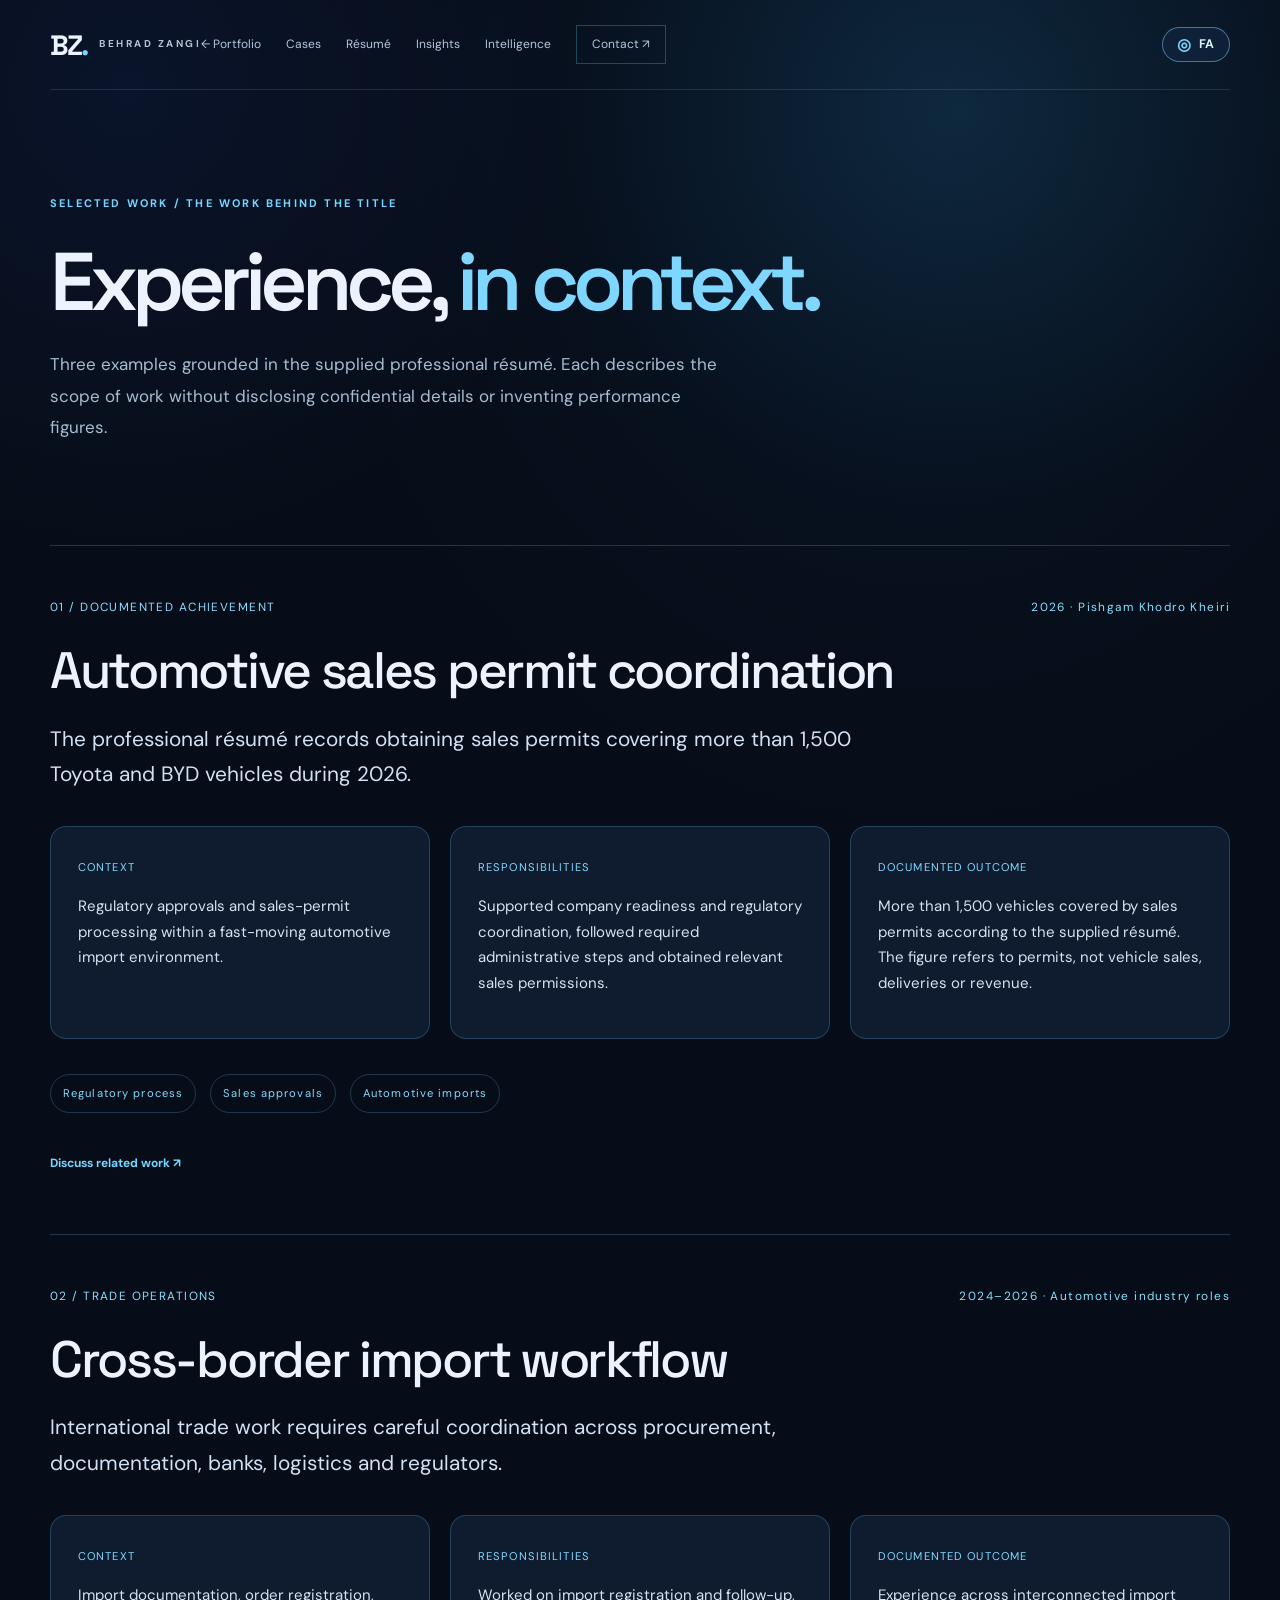
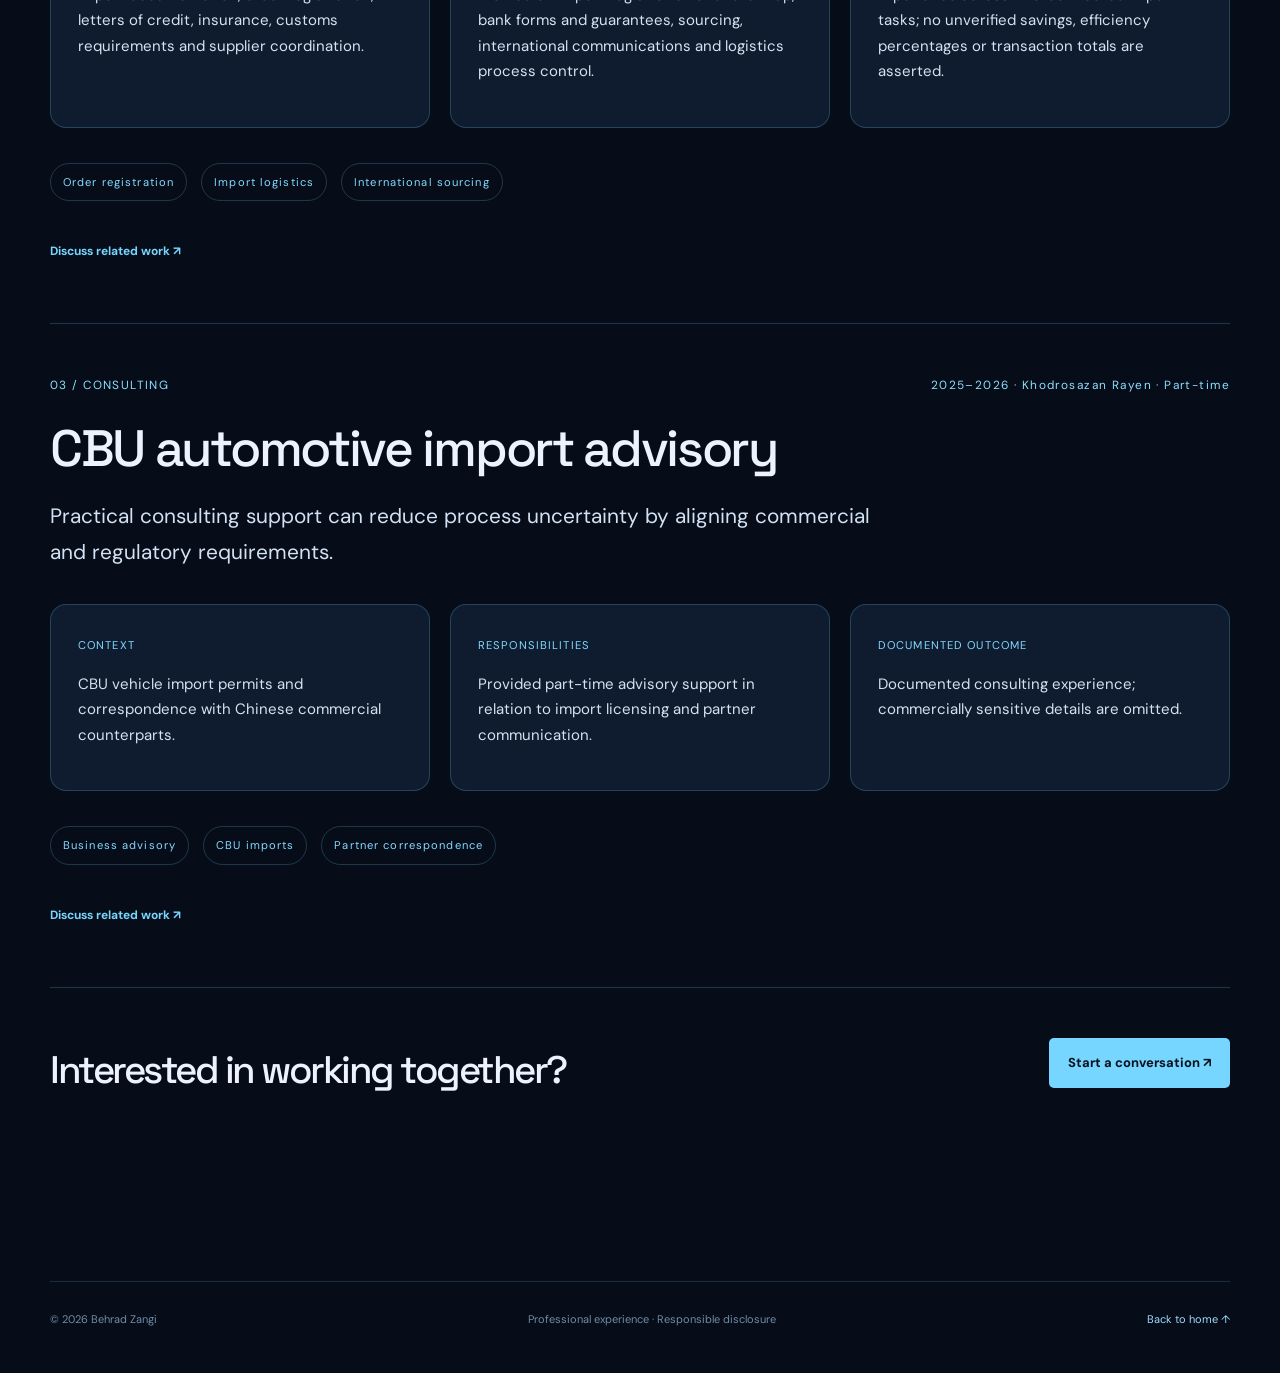
==== commit 5d7bc0ff: "Add files via upload" ====
--- a/cases.html
+++ b/cases.html
@@ -1,3 +1,3 @@
 <!DOCTYPE html>
 
-<html lang="en"><head><meta charset="utf-8"/><meta content="width=device-width,initial-scale=1" name="viewport"/><meta content="#080e1a" name="theme-color"/><link href="favicon.svg" rel="icon" type="image/svg+xml"/><link href="https://fonts.googleapis.com" rel="preconnect"/><link crossorigin="" href="https://fonts.gstatic.com" rel="preconnect"/><link href="https://fonts.googleapis.com/css2?family=DM+Sans:wght@400;500;600;700&amp;family=Space+Grotesk:wght@400;500;600;700&amp;display=swap" rel="stylesheet"/><link href="styles.css" rel="stylesheet"/><link href="pages.css" rel="stylesheet"/><link href="v20.css" rel="stylesheet"/><title>Selected Professional Cases — Behrad Zangi</title><meta content="Selected documented cases in automotive sales permits, international trade operations and CBU import advisory." name="description"/><link href="https://behradzangi.github.io/cases.html" rel="canonical"/></head><body><a class="skip" href="#page-main">Skip to content</a><div aria-hidden="true" class="subpage-backdrop"></div><header class="sub-header wrap"><a class="wordmark" href="index.html"><span class="mark">BZ<span class="mark-dot">.</span></span><span class="wordmark-sub">BEHRAD ZANGI</span></a><nav aria-label="Page navigation"><a href="index.html">← Portfolio</a><a href="cases.html">Cases</a><a href="resume.html">Résumé</a><a href="insights.html">Insights</a><a href="intelligence.html">Intelligence</a><a class="sub-contact" href="contact.html">Contact ↗</a></nav></header><main class="subpage wrap" id="page-main"><div class="page-hero"><span class="section-kicker">SELECTED WORK / THE WORK BEHIND THE TITLE</span><h1>Experience, <em>in context.</em></h1><p>Three examples grounded in the supplied professional résumé. Each describes the scope of work without disclosing confidential details or inventing performance figures.</p></div><article class="case-study" id="case-1"><div class="case-study-top"><span>01 / DOCUMENTED ACHIEVEMENT</span><span>2026 · Pishgam Khodro Kheiri</span></div><h2>Automotive sales permit coordination</h2><p class="case-lead">The professional résumé records obtaining sales permits covering more than 1,500 Toyota and BYD vehicles during 2026.</p><div class="case-facts"><div><span>CONTEXT</span><p>Regulatory approvals and sales-permit processing within a fast-moving automotive import environment.</p></div><div><span>RESPONSIBILITIES</span><p>Supported company readiness and regulatory coordination, followed required administrative steps and obtained relevant sales permissions.</p></div><div><span>DOCUMENTED OUTCOME</span><p>More than 1,500 vehicles covered by sales permits according to the supplied résumé. The figure refers to permits, not vehicle sales, deliveries or revenue.</p></div></div><div class="case-labels"><span>Regulatory process</span><span>Sales approvals</span><span>Automotive imports</span></div><a class="text-link" href="contact.html?topic=trade">Discuss related work ↗</a></article><article class="case-study" id="case-2"><div class="case-study-top"><span>02 / TRADE OPERATIONS</span><span>2024–2026 · Automotive industry roles</span></div><h2>Cross-border import workflow</h2><p class="case-lead">International trade work requires careful coordination across procurement, documentation, banks, logistics and regulators.</p><div class="case-facts"><div><span>CONTEXT</span><p>Import documentation, order registration, letters of credit, insurance, customs requirements and supplier coordination.</p></div><div><span>RESPONSIBILITIES</span><p>Worked on import registration and follow-up, bank forms and guarantees, sourcing, international communications and logistics process control.</p></div><div><span>DOCUMENTED OUTCOME</span><p>Experience across interconnected import tasks; no unverified savings, efficiency percentages or transaction totals are asserted.</p></div></div><div class="case-labels"><span>Order registration</span><span>Import logistics</span><span>International sourcing</span></div><a class="text-link" href="contact.html?topic=trade">Discuss related work ↗</a></article><article class="case-study" id="case-3"><div class="case-study-top"><span>03 / CONSULTING</span><span>2025–2026 · Khodrosazan Rayen · Part-time</span></div><h2>CBU automotive import advisory</h2><p class="case-lead">Practical consulting support can reduce process uncertainty by aligning commercial and regulatory requirements.</p><div class="case-facts"><div><span>CONTEXT</span><p>CBU vehicle import permits and correspondence with Chinese commercial counterparts.</p></div><div><span>RESPONSIBILITIES</span><p>Provided part-time advisory support in relation to import licensing and partner communication.</p></div><div><span>DOCUMENTED OUTCOME</span><p>Documented consulting experience; commercially sensitive details are omitted.</p></div></div><div class="case-labels"><span>Business advisory</span><span>CBU imports</span><span>Partner correspondence</span></div><a class="text-link" href="contact.html?topic=trade">Discuss related work ↗</a></article><div class="case-end"><h2>Interested in working together?</h2><a class="btn primary" href="contact.html">Start a conversation ↗</a></div></main><footer class="sub-footer wrap"><span>© 2026 Behrad Zangi</span><span>Professional experience · Responsible disclosure</span><a href="index.html">Back to home ↑</a></footer><script defer="" src="v20.js"></script></body></html>+<html lang="en"><head><meta charset="utf-8"/><meta content="width=device-width,initial-scale=1" name="viewport"/><meta content="#080e1a" name="theme-color"/><link href="favicon.svg" rel="icon" type="image/svg+xml"/><link href="https://fonts.googleapis.com" rel="preconnect"/><link crossorigin="" href="https://fonts.gstatic.com" rel="preconnect"/><link href="https://fonts.googleapis.com/css2?family=DM+Sans:wght@400;500;600;700&amp;family=Space+Grotesk:wght@400;500;600;700&amp;display=swap" rel="stylesheet"/><link href="styles.css" rel="stylesheet"/><link href="pages.css" rel="stylesheet"/><link href="v20.css" rel="stylesheet"/><title>Selected Professional Cases — Behrad Zangi</title><meta content="Selected documented cases in automotive sales permits, international trade operations and CBU import advisory." name="description"/><link href="https://behradzangi.github.io/cases.html" rel="canonical"/><link href="language.css" rel="stylesheet"/></head><body><a class="skip" href="#page-main">Skip to content</a><div aria-hidden="true" class="subpage-backdrop"></div><header class="sub-header wrap"><a class="wordmark" href="index.html"><span class="mark">BZ<span class="mark-dot">.</span></span><span class="wordmark-sub">BEHRAD ZANGI</span></a><nav aria-label="Page navigation"><a href="index.html">← Portfolio</a><a href="cases.html">Cases</a><a href="resume.html">Résumé</a><a href="insights.html">Insights</a><a href="intelligence.html">Intelligence</a><a class="sub-contact" href="contact.html">Contact ↗</a></nav></header><main class="subpage wrap" id="page-main"><div class="page-hero"><span class="section-kicker">SELECTED WORK / THE WORK BEHIND THE TITLE</span><h1>Experience, <em>in context.</em></h1><p>Three examples grounded in the supplied professional résumé. Each describes the scope of work without disclosing confidential details or inventing performance figures.</p></div><article class="case-study" id="case-1"><div class="case-study-top"><span>01 / DOCUMENTED ACHIEVEMENT</span><span>2026 · Pishgam Khodro Kheiri</span></div><h2>Automotive sales permit coordination</h2><p class="case-lead">The professional résumé records obtaining sales permits covering more than 1,500 Toyota and BYD vehicles during 2026.</p><div class="case-facts"><div><span>CONTEXT</span><p>Regulatory approvals and sales-permit processing within a fast-moving automotive import environment.</p></div><div><span>RESPONSIBILITIES</span><p>Supported company readiness and regulatory coordination, followed required administrative steps and obtained relevant sales permissions.</p></div><div><span>DOCUMENTED OUTCOME</span><p>More than 1,500 vehicles covered by sales permits according to the supplied résumé. The figure refers to permits, not vehicle sales, deliveries or revenue.</p></div></div><div class="case-labels"><span>Regulatory process</span><span>Sales approvals</span><span>Automotive imports</span></div><a class="text-link" href="contact.html?topic=trade">Discuss related work ↗</a></article><article class="case-study" id="case-2"><div class="case-study-top"><span>02 / TRADE OPERATIONS</span><span>2024–2026 · Automotive industry roles</span></div><h2>Cross-border import workflow</h2><p class="case-lead">International trade work requires careful coordination across procurement, documentation, banks, logistics and regulators.</p><div class="case-facts"><div><span>CONTEXT</span><p>Import documentation, order registration, letters of credit, insurance, customs requirements and supplier coordination.</p></div><div><span>RESPONSIBILITIES</span><p>Worked on import registration and follow-up, bank forms and guarantees, sourcing, international communications and logistics process control.</p></div><div><span>DOCUMENTED OUTCOME</span><p>Experience across interconnected import tasks; no unverified savings, efficiency percentages or transaction totals are asserted.</p></div></div><div class="case-labels"><span>Order registration</span><span>Import logistics</span><span>International sourcing</span></div><a class="text-link" href="contact.html?topic=trade">Discuss related work ↗</a></article><article class="case-study" id="case-3"><div class="case-study-top"><span>03 / CONSULTING</span><span>2025–2026 · Khodrosazan Rayen · Part-time</span></div><h2>CBU automotive import advisory</h2><p class="case-lead">Practical consulting support can reduce process uncertainty by aligning commercial and regulatory requirements.</p><div class="case-facts"><div><span>CONTEXT</span><p>CBU vehicle import permits and correspondence with Chinese commercial counterparts.</p></div><div><span>RESPONSIBILITIES</span><p>Provided part-time advisory support in relation to import licensing and partner communication.</p></div><div><span>DOCUMENTED OUTCOME</span><p>Documented consulting experience; commercially sensitive details are omitted.</p></div></div><div class="case-labels"><span>Business advisory</span><span>CBU imports</span><span>Partner correspondence</span></div><a class="text-link" href="contact.html?topic=trade">Discuss related work ↗</a></article><div class="case-end"><h2>Interested in working together?</h2><a class="btn primary" href="contact.html">Start a conversation ↗</a></div></main><footer class="sub-footer wrap"><span>© 2026 Behrad Zangi</span><span>Professional experience · Responsible disclosure</span><a href="index.html">Back to home ↑</a></footer><script defer="" src="v20.js"></script><script defer="True" src="language.js"></script></body></html>
--- a/language.css
+++ b/language.css
@@ -0,0 +1,23 @@
+
+/* Bilingual Persian / English language switch */
+@import url('https://fonts.googleapis.com/css2?family=Vazirmatn:wght@400;500;600;700;800&display=swap');
+.language-toggle{display:inline-flex;align-items:center;gap:.45rem;justify-content:center;min-width:68px;padding:.56rem .74rem;background:rgba(16,36,61,.76);color:#d9f4ff;border:1px solid rgba(132,214,250,.48);border-radius:999px;font:700 .78rem/1 'DM Sans',sans-serif;letter-spacing:.06em;cursor:pointer;transition:background .2s,box-shadow .2s,transform .2s;white-space:nowrap;flex-shrink:0;z-index:20}
+.language-toggle:hover,.language-toggle:focus-visible{background:rgba(60,118,148,.44);box-shadow:0 0 0 3px rgba(86,182,241,.17);transform:translateY(-1px)}
+.language-toggle .lang-icon{font-size:1rem;color:#77d6ff}
+.site-header>.language-toggle,.sub-header>.language-toggle{margin-inline-start:auto}
+.resume-head>.language-toggle{margin-inline-start:1rem}
+html[dir=rtl] body{font-family:'Vazirmatn',Tahoma,sans-serif;text-align:right}
+html[dir=rtl] :is(h1,h2,h3,h4,p,li,button,nav,a,span,small,label,input,textarea,select){font-family:inherit}
+html[dir=rtl] :is(.wordmark,.mark,.mark-dot,.fx-chart-kpis strong,.data-card strong,.fx-result strong,.chart-axis,.fx-convert-fields select){font-family:'DM Sans',sans-serif}
+html[dir=rtl] :is(.hero-name,.hero h1,h1,h2,h3){letter-spacing:normal;line-height:1.55}
+html[dir=rtl] :is(.nav,.site-nav,.sub-header nav){direction:rtl}
+html[dir=rtl] .hero-orbit,html[dir=rtl] .orbital-scene,html[dir=rtl] .hero-visual,html[dir=rtl] .geo-lines{direction:ltr}
+html[dir=rtl] :is(.data-card strong,.chart-panel svg,.fx-chart-kpis strong,.fx-result strong,#fx-converted,#fx-chart,.fx-convert-fields input){direction:ltr;text-align:left}
+html[dir=rtl] input[type=email]{direction:ltr;text-align:left}
+html[dir=rtl] .data-card-grid{direction:ltr}html[dir=rtl] .data-card{direction:rtl}
+html[dir=rtl] .chart-range{direction:ltr}
+html[dir=rtl] .language-toggle{direction:ltr;font-family:'DM Sans',sans-serif}
+html[dir=rtl] .section-no,html[dir=rtl] .section-kicker{letter-spacing:normal}
+html[dir=rtl] .sub-header,html[dir=rtl] .site-header{gap:12px}
+@media(max-width:850px){.language-toggle{min-width:53px;padding:.5rem .6rem}.sub-header>.language-toggle{margin-inline-start:0}}
+@media print{.language-toggle{display:none!important}}
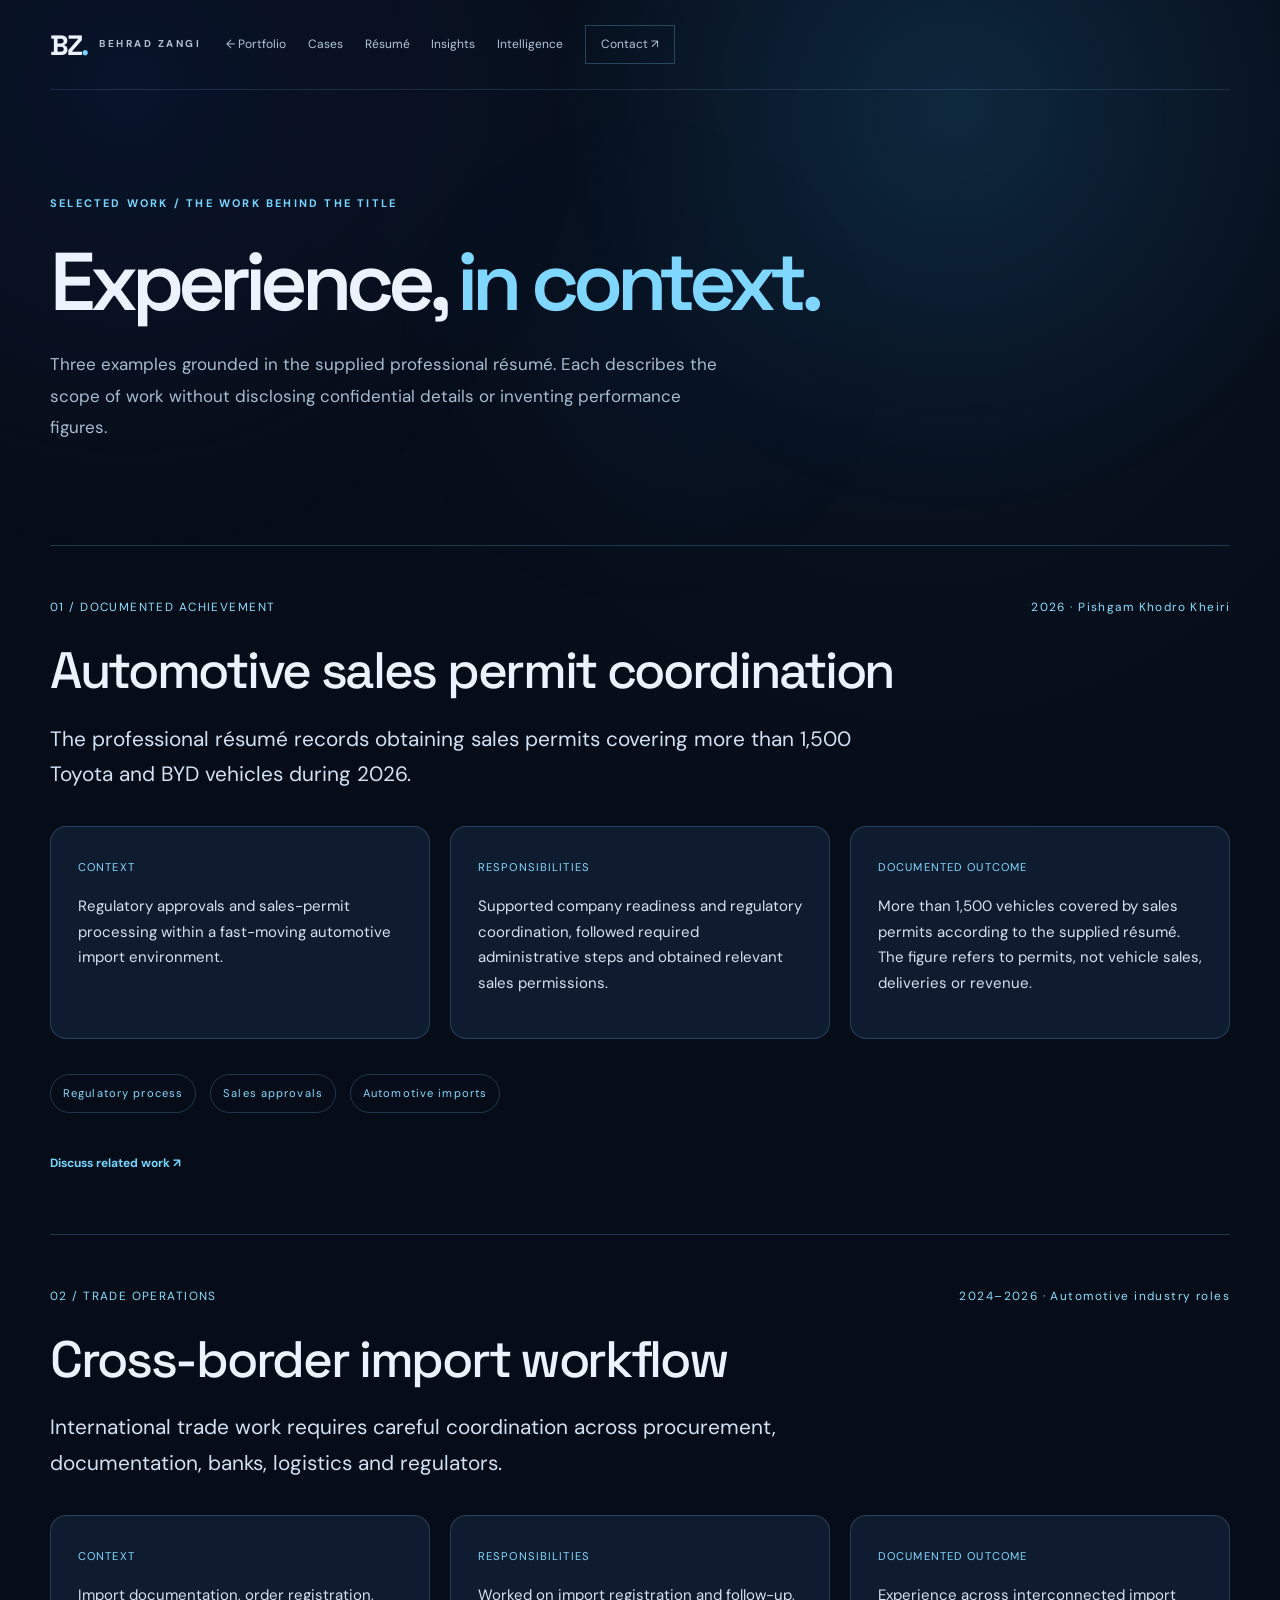
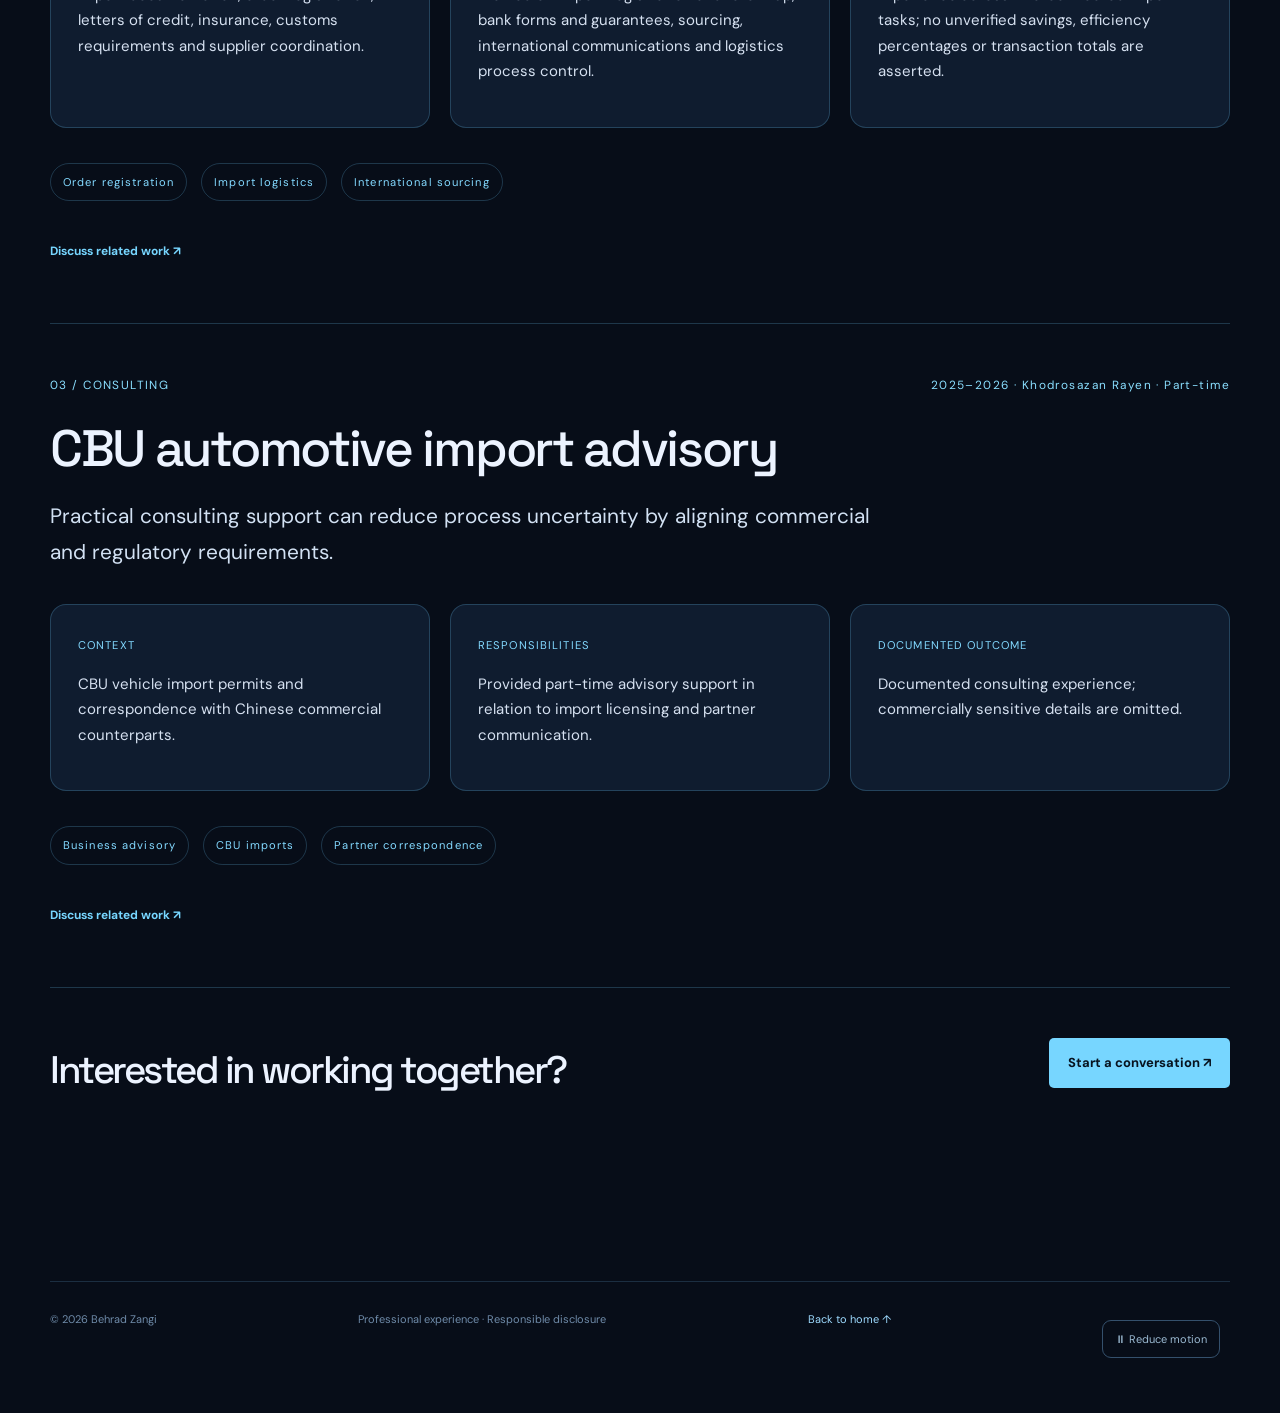
==== commit 8250e369: "Add files via upload" ====
--- a/cases.html
+++ b/cases.html
@@ -1,3 +1,3 @@
 <!DOCTYPE html>
 
-<html lang="en"><head><meta charset="utf-8"/><meta content="width=device-width,initial-scale=1" name="viewport"/><meta content="#080e1a" name="theme-color"/><link href="favicon.svg" rel="icon" type="image/svg+xml"/><link href="https://fonts.googleapis.com" rel="preconnect"/><link crossorigin="" href="https://fonts.gstatic.com" rel="preconnect"/><link href="https://fonts.googleapis.com/css2?family=DM+Sans:wght@400;500;600;700&amp;family=Space+Grotesk:wght@400;500;600;700&amp;display=swap" rel="stylesheet"/><link href="styles.css" rel="stylesheet"/><link href="pages.css" rel="stylesheet"/><link href="v20.css" rel="stylesheet"/><title>Selected Professional Cases — Behrad Zangi</title><meta content="Selected documented cases in automotive sales permits, international trade operations and CBU import advisory." name="description"/><link href="https://behradzangi.github.io/cases.html" rel="canonical"/><link href="language.css" rel="stylesheet"/></head><body><a class="skip" href="#page-main">Skip to content</a><div aria-hidden="true" class="subpage-backdrop"></div><header class="sub-header wrap"><a class="wordmark" href="index.html"><span class="mark">BZ<span class="mark-dot">.</span></span><span class="wordmark-sub">BEHRAD ZANGI</span></a><nav aria-label="Page navigation"><a href="index.html">← Portfolio</a><a href="cases.html">Cases</a><a href="resume.html">Résumé</a><a href="insights.html">Insights</a><a href="intelligence.html">Intelligence</a><a class="sub-contact" href="contact.html">Contact ↗</a></nav></header><main class="subpage wrap" id="page-main"><div class="page-hero"><span class="section-kicker">SELECTED WORK / THE WORK BEHIND THE TITLE</span><h1>Experience, <em>in context.</em></h1><p>Three examples grounded in the supplied professional résumé. Each describes the scope of work without disclosing confidential details or inventing performance figures.</p></div><article class="case-study" id="case-1"><div class="case-study-top"><span>01 / DOCUMENTED ACHIEVEMENT</span><span>2026 · Pishgam Khodro Kheiri</span></div><h2>Automotive sales permit coordination</h2><p class="case-lead">The professional résumé records obtaining sales permits covering more than 1,500 Toyota and BYD vehicles during 2026.</p><div class="case-facts"><div><span>CONTEXT</span><p>Regulatory approvals and sales-permit processing within a fast-moving automotive import environment.</p></div><div><span>RESPONSIBILITIES</span><p>Supported company readiness and regulatory coordination, followed required administrative steps and obtained relevant sales permissions.</p></div><div><span>DOCUMENTED OUTCOME</span><p>More than 1,500 vehicles covered by sales permits according to the supplied résumé. The figure refers to permits, not vehicle sales, deliveries or revenue.</p></div></div><div class="case-labels"><span>Regulatory process</span><span>Sales approvals</span><span>Automotive imports</span></div><a class="text-link" href="contact.html?topic=trade">Discuss related work ↗</a></article><article class="case-study" id="case-2"><div class="case-study-top"><span>02 / TRADE OPERATIONS</span><span>2024–2026 · Automotive industry roles</span></div><h2>Cross-border import workflow</h2><p class="case-lead">International trade work requires careful coordination across procurement, documentation, banks, logistics and regulators.</p><div class="case-facts"><div><span>CONTEXT</span><p>Import documentation, order registration, letters of credit, insurance, customs requirements and supplier coordination.</p></div><div><span>RESPONSIBILITIES</span><p>Worked on import registration and follow-up, bank forms and guarantees, sourcing, international communications and logistics process control.</p></div><div><span>DOCUMENTED OUTCOME</span><p>Experience across interconnected import tasks; no unverified savings, efficiency percentages or transaction totals are asserted.</p></div></div><div class="case-labels"><span>Order registration</span><span>Import logistics</span><span>International sourcing</span></div><a class="text-link" href="contact.html?topic=trade">Discuss related work ↗</a></article><article class="case-study" id="case-3"><div class="case-study-top"><span>03 / CONSULTING</span><span>2025–2026 · Khodrosazan Rayen · Part-time</span></div><h2>CBU automotive import advisory</h2><p class="case-lead">Practical consulting support can reduce process uncertainty by aligning commercial and regulatory requirements.</p><div class="case-facts"><div><span>CONTEXT</span><p>CBU vehicle import permits and correspondence with Chinese commercial counterparts.</p></div><div><span>RESPONSIBILITIES</span><p>Provided part-time advisory support in relation to import licensing and partner communication.</p></div><div><span>DOCUMENTED OUTCOME</span><p>Documented consulting experience; commercially sensitive details are omitted.</p></div></div><div class="case-labels"><span>Business advisory</span><span>CBU imports</span><span>Partner correspondence</span></div><a class="text-link" href="contact.html?topic=trade">Discuss related work ↗</a></article><div class="case-end"><h2>Interested in working together?</h2><a class="btn primary" href="contact.html">Start a conversation ↗</a></div></main><footer class="sub-footer wrap"><span>© 2026 Behrad Zangi</span><span>Professional experience · Responsible disclosure</span><a href="index.html">Back to home ↑</a></footer><script defer="" src="v20.js"></script><script defer="True" src="language.js"></script></body></html>+<html lang="en"><head><meta charset="utf-8"/><meta content="width=device-width,initial-scale=1" name="viewport"/><meta content="#080e1a" name="theme-color"/><link href="favicon.svg" rel="icon" type="image/svg+xml"/><link href="https://fonts.googleapis.com" rel="preconnect"/><link crossorigin="" href="https://fonts.gstatic.com" rel="preconnect"/><link href="https://fonts.googleapis.com/css2?family=DM+Sans:wght@400;500;600;700&amp;family=Space+Grotesk:wght@400;500;600;700&amp;display=swap" rel="stylesheet"/><link href="styles.css" rel="stylesheet"/><link href="pages.css" rel="stylesheet"/><link href="v20.css" rel="stylesheet"/><title>Selected Professional Cases — Behrad Zangi</title><meta content="Selected documented cases in automotive sales permits, international trade operations and CBU import advisory." name="description"/><link href="https://behradzangi.github.io/cases.html" rel="canonical"/><link href="language.css" rel="stylesheet"/><link href="motion-v25.css" rel="stylesheet"/></head><body><a class="skip" href="#page-main">Skip to content</a><div aria-hidden="true" class="subpage-backdrop"></div><header class="sub-header wrap"><a class="wordmark" href="index.html"><span class="mark">BZ<span class="mark-dot">.</span></span><span class="wordmark-sub">BEHRAD ZANGI</span></a><nav aria-label="Page navigation"><a href="index.html">← Portfolio</a><a href="cases.html">Cases</a><a href="resume.html">Résumé</a><a href="insights.html">Insights</a><a href="intelligence.html">Intelligence</a><a class="sub-contact" href="contact.html">Contact ↗</a></nav><div class="header-actions"></div></header><main class="subpage wrap" id="page-main"><div class="page-hero"><span class="section-kicker">SELECTED WORK / THE WORK BEHIND THE TITLE</span><h1>Experience, <em>in context.</em></h1><p>Three examples grounded in the supplied professional résumé. Each describes the scope of work without disclosing confidential details or inventing performance figures.</p></div><article class="case-study" id="case-1"><div class="case-study-top"><span>01 / DOCUMENTED ACHIEVEMENT</span><span>2026 · Pishgam Khodro Kheiri</span></div><h2>Automotive sales permit coordination</h2><p class="case-lead">The professional résumé records obtaining sales permits covering more than 1,500 Toyota and BYD vehicles during 2026.</p><div class="case-facts"><div><span>CONTEXT</span><p>Regulatory approvals and sales-permit processing within a fast-moving automotive import environment.</p></div><div><span>RESPONSIBILITIES</span><p>Supported company readiness and regulatory coordination, followed required administrative steps and obtained relevant sales permissions.</p></div><div><span>DOCUMENTED OUTCOME</span><p>More than 1,500 vehicles covered by sales permits according to the supplied résumé. The figure refers to permits, not vehicle sales, deliveries or revenue.</p></div></div><div class="case-labels"><span>Regulatory process</span><span>Sales approvals</span><span>Automotive imports</span></div><a class="text-link" href="contact.html?topic=trade">Discuss related work ↗</a></article><article class="case-study" id="case-2"><div class="case-study-top"><span>02 / TRADE OPERATIONS</span><span>2024–2026 · Automotive industry roles</span></div><h2>Cross-border import workflow</h2><p class="case-lead">International trade work requires careful coordination across procurement, documentation, banks, logistics and regulators.</p><div class="case-facts"><div><span>CONTEXT</span><p>Import documentation, order registration, letters of credit, insurance, customs requirements and supplier coordination.</p></div><div><span>RESPONSIBILITIES</span><p>Worked on import registration and follow-up, bank forms and guarantees, sourcing, international communications and logistics process control.</p></div><div><span>DOCUMENTED OUTCOME</span><p>Experience across interconnected import tasks; no unverified savings, efficiency percentages or transaction totals are asserted.</p></div></div><div class="case-labels"><span>Order registration</span><span>Import logistics</span><span>International sourcing</span></div><a class="text-link" href="contact.html?topic=trade">Discuss related work ↗</a></article><article class="case-study" id="case-3"><div class="case-study-top"><span>03 / CONSULTING</span><span>2025–2026 · Khodrosazan Rayen · Part-time</span></div><h2>CBU automotive import advisory</h2><p class="case-lead">Practical consulting support can reduce process uncertainty by aligning commercial and regulatory requirements.</p><div class="case-facts"><div><span>CONTEXT</span><p>CBU vehicle import permits and correspondence with Chinese commercial counterparts.</p></div><div><span>RESPONSIBILITIES</span><p>Provided part-time advisory support in relation to import licensing and partner communication.</p></div><div><span>DOCUMENTED OUTCOME</span><p>Documented consulting experience; commercially sensitive details are omitted.</p></div></div><div class="case-labels"><span>Business advisory</span><span>CBU imports</span><span>Partner correspondence</span></div><a class="text-link" href="contact.html?topic=trade">Discuss related work ↗</a></article><div class="case-end"><h2>Interested in working together?</h2><a class="btn primary" href="contact.html">Start a conversation ↗</a></div></main><footer class="sub-footer wrap"><span>© 2026 Behrad Zangi</span><span>Professional experience · Responsible disclosure</span><a href="index.html">Back to home ↑</a></footer><script defer="" src="v20.js"></script><script defer="True" src="language.js"></script><script defer="True" src="motion-v25.js"></script></body></html>
--- a/motion-v25.css
+++ b/motion-v25.css
@@ -0,0 +1,56 @@
+/* V25 / refined navigation, bilingual layout and quality motion system */
+:root{--v25-blue:#86dfff;--v25-glow:rgba(81,182,255,.26)}
+.site-header{display:flex!important;align-items:center;gap:clamp(16px,2vw,34px);padding-inline:clamp(20px,3.2vw,56px)!important;min-height:82px;height:auto!important;position:sticky;top:0;z-index:90;isolation:isolate}
+.site-header .wordmark{flex:0 0 auto;white-space:nowrap}
+.site-header .nav{display:flex;align-items:center;justify-content:center;flex:1 1 auto;gap:clamp(11px,1.1vw,20px);min-width:0;white-space:nowrap}
+.site-header .nav a{font-size:clamp(10px,.82vw,12px);letter-spacing:-.012em;padding:10px 0;line-height:1.25}
+.site-header .header-actions{display:flex;align-items:center;justify-content:flex-end;gap:clamp(12px,1.15vw,22px);flex:0 0 auto;white-space:nowrap;margin-inline-start:auto}
+.site-header .header-cta{margin:0!important;display:inline-flex;align-items:center;justify-content:center;gap:10px;padding:12px 15px;min-width:136px;white-space:nowrap}
+.header-actions .language-toggle{margin:0!important;min-width:72px;order:2}
+.header-actions .menu-toggle{order:3;margin:0!important}
+.sub-header{display:flex;align-items:center;gap:25px;flex-wrap:wrap}
+.sub-header .header-actions,.resume-head .header-actions{display:flex;align-items:center;margin-inline-start:auto;flex:0 0 auto;gap:12px}
+.sub-header>.language-toggle{display:none}
+.sub-header nav{display:flex;align-items:center;flex-wrap:wrap;gap:clamp(12px,1.7vw,26px)}
+.sub-header .language-toggle{min-width:75px}
+html[dir=rtl] .site-header,html[dir=rtl] .sub-header{direction:rtl}
+html[dir=rtl] .site-header .wordmark,html[dir=rtl] .sub-header .wordmark{direction:ltr}
+html[dir=rtl] .site-header .header-cta{direction:rtl}
+html[dir=rtl] .hero-art{direction:ltr}
+html[dir=rtl] .hero-copy{text-align:right}
+html[dir=rtl] .hero-copy .hero-social{justify-content:flex-start}
+html[dir=rtl] .hero-art .art-corner{direction:ltr}
+html[dir=rtl] .hero-art .orbital-tag{direction:rtl}
+html[dir=rtl] .hero h1{font-size:clamp(64px,8vw,132px);line-height:1.17}
+html[dir=rtl] .hero .hero-summary{line-height:2}
+html[dir=rtl] .hero .type-line{line-height:2}
+html[dir=rtl] .hero .type-prefix{margin-inline-end:.5em}
+html[dir=rtl] .hero-bottom{direction:rtl}
+/* Header should never crush contact / language against other items */
+@media(max-width:1340px){.site-header{gap:17px}.site-header .nav{gap:12px}.site-header .wordmark-sub{font-size:10px}.site-header .header-cta{min-width:123px;padding:11px 12px}.site-header .nav a{font-size:11px}}
+@media(max-width:1160px){.site-header{min-height:74px;height:74px!important}.site-header .nav{position:absolute!important;display:none;top:calc(100% - 1px);left:0;right:0;flex-direction:column;align-items:stretch;gap:8px;padding:22px clamp(20px,5vw,46px);background:rgba(5,15,30,.98);border-bottom:1px solid rgba(100,190,235,.26);max-height:calc(100dvh - 74px);overflow:auto;box-shadow:0 28px 50px rgba(0,0,0,.35)}.site-header .nav.is-open,.site-header .nav.open,.site-header .nav.active{display:flex!important}.site-header .nav a{font-size:14px;padding:11px 8px}.site-header .menu-toggle{display:flex!important}.site-header .header-cta{display:inline-flex!important}}
+@media(max-width:620px){.site-header{gap:8px;padding-inline:15px!important}.site-header .wordmark-sub{display:none}.site-header .header-actions{gap:9px}.site-header .header-cta{min-width:0!important;padding:9px 11px;font-size:10px}.header-actions .language-toggle{min-width:56px;padding:9px 8px;font-size:11px}.sub-header{gap:12px}.sub-header nav{order:3;width:100%;gap:14px;justify-content:flex-start}.sub-header .header-actions{margin-inline-start:auto}.sub-header nav a{font-size:12px}}
+@media(max-width:390px){.site-header .header-cta{font-size:0;min-width:36px!important}.site-header .header-cta span{font-size:18px}}
+/* Visual system. Soft depth and legibility, not more decorative clutter. */
+body{overflow-x:clip}
+.site-header:before{content:'';position:absolute;inset:0;pointer-events:none;z-index:-1;background:linear-gradient(100deg,rgba(15,40,66,.52),rgba(4,13,26,.72) 65%,rgba(12,38,60,.42))}
+.header-cta,.btn.primary{position:relative;overflow:hidden;isolation:isolate}
+.header-cta:after,.btn.primary:after{content:'';position:absolute;inset:-35% -130%;background:linear-gradient(105deg,transparent 35%,rgba(210,246,255,.35) 49%,transparent 62%);transform:translateX(-55%);transition:transform .75s cubic-bezier(.15,.75,.3,1);pointer-events:none}
+.header-cta:hover:after,.btn.primary:hover:after{transform:translateX(55%)}
+.hero-art{perspective:1000px;transform-style:preserve-3d}
+.hero-art .orbital-tag{backdrop-filter:blur(12px);-webkit-backdrop-filter:blur(12px);box-shadow:0 6px 25px rgba(0,6,20,.3)}
+.hero-art .portrait-shell{filter:drop-shadow(0 14px 46px rgba(13,128,225,.25))}
+/* Slow ambient radial spotlight tied to pointer, purely decorative */
+body:before{content:'';position:fixed;left:var(--glow-x,50vw);top:var(--glow-y,40vh);width:560px;height:560px;transform:translate(-50%,-50%);background:radial-gradient(circle,rgba(22,117,202,.075) 0%,transparent 65%);pointer-events:none;z-index:0;opacity:var(--glow-alpha,.4);transition:opacity .4s}
+body>*{position:relative}body>#particles,body>.grain{position:fixed}
+/* reveal choreography: these elements become visible immediately when JS is absent */
+@media(prefers-reduced-motion:no-preference){.v25-motion .v25-reveal{opacity:0;transform:translate3d(0,24px,0);filter:blur(3px);transition:opacity .85s cubic-bezier(.2,.7,.2,1),transform .85s cubic-bezier(.2,.7,.2,1),filter .85s;transition-delay:var(--reveal-delay,0ms)}.v25-motion .v25-reveal.v25-in{opacity:1;transform:none;filter:none}.v25-motion .v25-float{animation:v25Float 8s ease-in-out infinite alternate}.v25-motion .orbital-tag:focus-visible{outline:2px solid #adf1ff;outline-offset:5px}.v25-motion .data-card,.v25-motion .case-card,.v25-motion .insight-topic,.v25-motion .advisory-card{transition:transform .35s cubic-bezier(.2,.8,.2,1),border-color .35s,box-shadow .35s}.v25-motion .data-card:hover,.v25-motion .case-card:hover,.v25-motion .insight-topic:hover,.v25-motion .advisory-card:hover{transform:translateY(-5px);border-color:rgba(134,223,255,.48);box-shadow:0 20px 50px rgba(0,24,45,.25)}@keyframes v25Float{from{transform:translate3d(0,0,0)}to{transform:translate3d(0,-8px,0)}}}
+/* Language choice visible and understandable in both languages */
+.language-toggle{border-radius:12px!important;min-height:39px;box-shadow:inset 0 0 0 1px rgba(136,214,255,.07)}
+.language-toggle:focus-visible,.site-header a:focus-visible{outline:2px solid #acf0ff;outline-offset:4px}
+html[dir=rtl] .nav a{font-size:clamp(11px,.92vw,13px)}
+html[dir=rtl] .header-actions{direction:rtl}
+html[dir=rtl] .sub-header nav{direction:rtl}
+@media(prefers-reduced-motion:reduce){body:before{display:none!important}.v25-motion .v25-reveal{opacity:1;transform:none;filter:none}.header-cta:after,.btn.primary:after{display:none}}
+html.motion-paused *,html.motion-paused *:before,html.motion-paused *:after{animation-duration:.001ms!important;animation-iteration-count:1!important;transition-duration:.001ms!important;scroll-behavior:auto!important}
+html.motion-paused body:before{display:none!important}
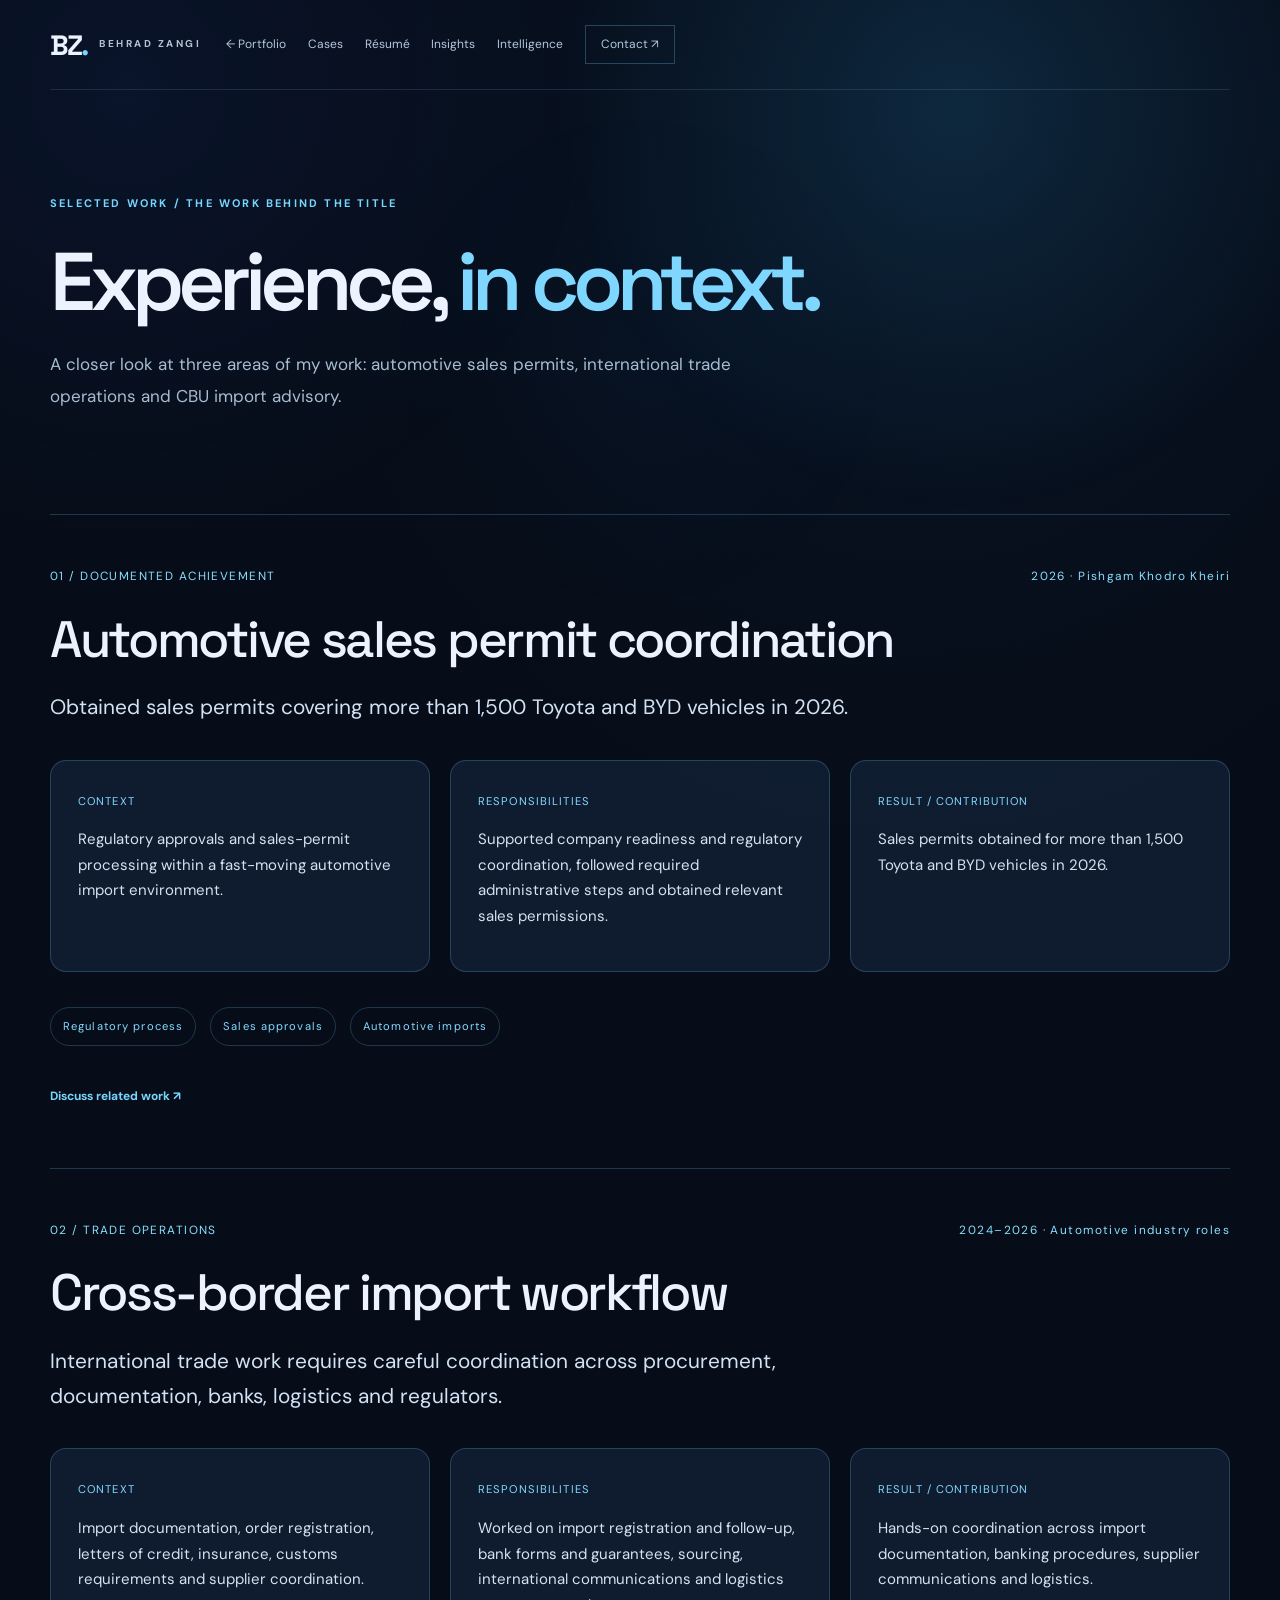
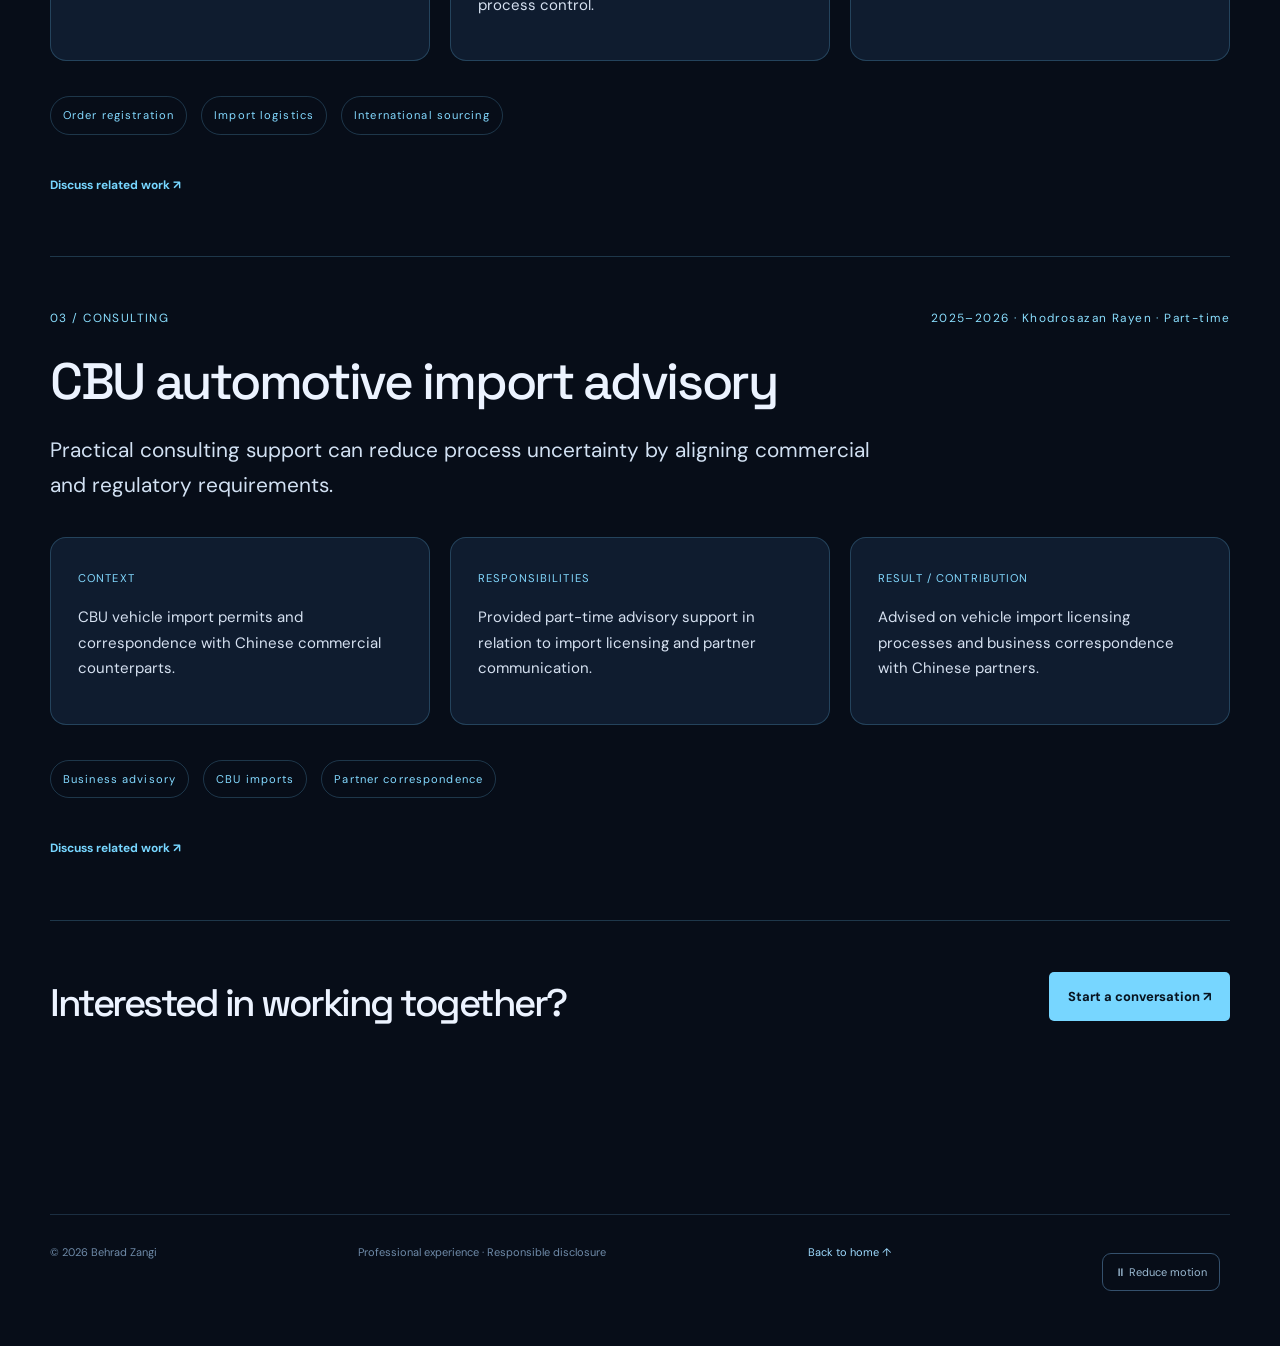
==== commit e384f9e8: "Add files via upload" ====
--- a/cases.html
+++ b/cases.html
@@ -1,3 +1,3 @@
 <!DOCTYPE html>
 
-<html lang="en"><head><meta charset="utf-8"/><meta content="width=device-width,initial-scale=1" name="viewport"/><meta content="#080e1a" name="theme-color"/><link href="favicon.svg" rel="icon" type="image/svg+xml"/><link href="https://fonts.googleapis.com" rel="preconnect"/><link crossorigin="" href="https://fonts.gstatic.com" rel="preconnect"/><link href="https://fonts.googleapis.com/css2?family=DM+Sans:wght@400;500;600;700&amp;family=Space+Grotesk:wght@400;500;600;700&amp;display=swap" rel="stylesheet"/><link href="styles.css" rel="stylesheet"/><link href="pages.css" rel="stylesheet"/><link href="v20.css" rel="stylesheet"/><title>Selected Professional Cases — Behrad Zangi</title><meta content="Selected documented cases in automotive sales permits, international trade operations and CBU import advisory." name="description"/><link href="https://behradzangi.github.io/cases.html" rel="canonical"/><link href="language.css" rel="stylesheet"/><link href="motion-v25.css" rel="stylesheet"/></head><body><a class="skip" href="#page-main">Skip to content</a><div aria-hidden="true" class="subpage-backdrop"></div><header class="sub-header wrap"><a class="wordmark" href="index.html"><span class="mark">BZ<span class="mark-dot">.</span></span><span class="wordmark-sub">BEHRAD ZANGI</span></a><nav aria-label="Page navigation"><a href="index.html">← Portfolio</a><a href="cases.html">Cases</a><a href="resume.html">Résumé</a><a href="insights.html">Insights</a><a href="intelligence.html">Intelligence</a><a class="sub-contact" href="contact.html">Contact ↗</a></nav><div class="header-actions"></div></header><main class="subpage wrap" id="page-main"><div class="page-hero"><span class="section-kicker">SELECTED WORK / THE WORK BEHIND THE TITLE</span><h1>Experience, <em>in context.</em></h1><p>Three examples grounded in the supplied professional résumé. Each describes the scope of work without disclosing confidential details or inventing performance figures.</p></div><article class="case-study" id="case-1"><div class="case-study-top"><span>01 / DOCUMENTED ACHIEVEMENT</span><span>2026 · Pishgam Khodro Kheiri</span></div><h2>Automotive sales permit coordination</h2><p class="case-lead">The professional résumé records obtaining sales permits covering more than 1,500 Toyota and BYD vehicles during 2026.</p><div class="case-facts"><div><span>CONTEXT</span><p>Regulatory approvals and sales-permit processing within a fast-moving automotive import environment.</p></div><div><span>RESPONSIBILITIES</span><p>Supported company readiness and regulatory coordination, followed required administrative steps and obtained relevant sales permissions.</p></div><div><span>DOCUMENTED OUTCOME</span><p>More than 1,500 vehicles covered by sales permits according to the supplied résumé. The figure refers to permits, not vehicle sales, deliveries or revenue.</p></div></div><div class="case-labels"><span>Regulatory process</span><span>Sales approvals</span><span>Automotive imports</span></div><a class="text-link" href="contact.html?topic=trade">Discuss related work ↗</a></article><article class="case-study" id="case-2"><div class="case-study-top"><span>02 / TRADE OPERATIONS</span><span>2024–2026 · Automotive industry roles</span></div><h2>Cross-border import workflow</h2><p class="case-lead">International trade work requires careful coordination across procurement, documentation, banks, logistics and regulators.</p><div class="case-facts"><div><span>CONTEXT</span><p>Import documentation, order registration, letters of credit, insurance, customs requirements and supplier coordination.</p></div><div><span>RESPONSIBILITIES</span><p>Worked on import registration and follow-up, bank forms and guarantees, sourcing, international communications and logistics process control.</p></div><div><span>DOCUMENTED OUTCOME</span><p>Experience across interconnected import tasks; no unverified savings, efficiency percentages or transaction totals are asserted.</p></div></div><div class="case-labels"><span>Order registration</span><span>Import logistics</span><span>International sourcing</span></div><a class="text-link" href="contact.html?topic=trade">Discuss related work ↗</a></article><article class="case-study" id="case-3"><div class="case-study-top"><span>03 / CONSULTING</span><span>2025–2026 · Khodrosazan Rayen · Part-time</span></div><h2>CBU automotive import advisory</h2><p class="case-lead">Practical consulting support can reduce process uncertainty by aligning commercial and regulatory requirements.</p><div class="case-facts"><div><span>CONTEXT</span><p>CBU vehicle import permits and correspondence with Chinese commercial counterparts.</p></div><div><span>RESPONSIBILITIES</span><p>Provided part-time advisory support in relation to import licensing and partner communication.</p></div><div><span>DOCUMENTED OUTCOME</span><p>Documented consulting experience; commercially sensitive details are omitted.</p></div></div><div class="case-labels"><span>Business advisory</span><span>CBU imports</span><span>Partner correspondence</span></div><a class="text-link" href="contact.html?topic=trade">Discuss related work ↗</a></article><div class="case-end"><h2>Interested in working together?</h2><a class="btn primary" href="contact.html">Start a conversation ↗</a></div></main><footer class="sub-footer wrap"><span>© 2026 Behrad Zangi</span><span>Professional experience · Responsible disclosure</span><a href="index.html">Back to home ↑</a></footer><script defer="" src="v20.js"></script><script defer="True" src="language.js"></script><script defer="True" src="motion-v25.js"></script></body></html>+<html lang="en"><head><meta charset="utf-8"/><meta content="width=device-width,initial-scale=1" name="viewport"/><meta content="#080e1a" name="theme-color"/><link href="favicon.svg" rel="icon" type="image/svg+xml"/><link href="https://fonts.googleapis.com" rel="preconnect"/><link crossorigin="" href="https://fonts.gstatic.com" rel="preconnect"/><link href="https://fonts.googleapis.com/css2?family=DM+Sans:wght@400;500;600;700&amp;family=Space+Grotesk:wght@400;500;600;700&amp;display=swap" rel="stylesheet"/><link href="styles.css" rel="stylesheet"/><link href="pages.css" rel="stylesheet"/><link href="v20.css" rel="stylesheet"/><title>Selected Professional Cases — Behrad Zangi</title><meta content="Selected documented cases in automotive sales permits, international trade operations and CBU import advisory." name="description"/><link href="https://behradzangi.github.io/cases.html" rel="canonical"/><link href="language.css" rel="stylesheet"/><link href="motion-v25.css" rel="stylesheet"/><link href="polish-v26.css" rel="stylesheet"/></head><body><a class="skip" href="#page-main">Skip to content</a><div aria-hidden="true" class="subpage-backdrop"></div><header class="sub-header wrap"><a class="wordmark" href="index.html"><span class="mark">BZ<span class="mark-dot">.</span></span><span class="wordmark-sub">BEHRAD ZANGI</span></a><nav aria-label="Page navigation" class="subpage-navigation" id="subpage-navigation"><a href="index.html">← Portfolio</a><a href="cases.html">Cases</a><a href="resume.html">Résumé</a><a href="insights.html">Insights</a><a href="intelligence.html">Intelligence</a><a class="sub-contact" href="contact.html">Contact ↗</a></nav><div class="header-actions"><button aria-controls="subpage-navigation" aria-expanded="false" aria-label="Open navigation" class="sub-menu-toggle" type="button">☰</button></div></header><main class="subpage wrap" id="page-main"><div class="page-hero"><span class="section-kicker">SELECTED WORK / THE WORK BEHIND THE TITLE</span><h1>Experience, <em>in context.</em></h1><p>A closer look at three areas of my work: automotive sales permits, international trade operations and CBU import advisory.</p></div><article class="case-study" id="case-1"><div class="case-study-top"><span>01 / DOCUMENTED ACHIEVEMENT</span><span>2026 · Pishgam Khodro Kheiri</span></div><h2>Automotive sales permit coordination</h2><p class="case-lead">Obtained sales permits covering more than 1,500 Toyota and BYD vehicles in 2026.</p><div class="case-facts"><div><span>CONTEXT</span><p>Regulatory approvals and sales-permit processing within a fast-moving automotive import environment.</p></div><div><span>RESPONSIBILITIES</span><p>Supported company readiness and regulatory coordination, followed required administrative steps and obtained relevant sales permissions.</p></div><div><span>RESULT / CONTRIBUTION</span><p>Sales permits obtained for more than 1,500 Toyota and BYD vehicles in 2026.</p></div></div><div class="case-labels"><span>Regulatory process</span><span>Sales approvals</span><span>Automotive imports</span></div><a class="text-link" href="contact.html?topic=trade">Discuss related work ↗</a></article><article class="case-study" id="case-2"><div class="case-study-top"><span>02 / TRADE OPERATIONS</span><span>2024–2026 · Automotive industry roles</span></div><h2>Cross-border import workflow</h2><p class="case-lead">International trade work requires careful coordination across procurement, documentation, banks, logistics and regulators.</p><div class="case-facts"><div><span>CONTEXT</span><p>Import documentation, order registration, letters of credit, insurance, customs requirements and supplier coordination.</p></div><div><span>RESPONSIBILITIES</span><p>Worked on import registration and follow-up, bank forms and guarantees, sourcing, international communications and logistics process control.</p></div><div><span>RESULT / CONTRIBUTION</span><p>Hands-on coordination across import documentation, banking procedures, supplier communications and logistics.</p></div></div><div class="case-labels"><span>Order registration</span><span>Import logistics</span><span>International sourcing</span></div><a class="text-link" href="contact.html?topic=trade">Discuss related work ↗</a></article><article class="case-study" id="case-3"><div class="case-study-top"><span>03 / CONSULTING</span><span>2025–2026 · Khodrosazan Rayen · Part-time</span></div><h2>CBU automotive import advisory</h2><p class="case-lead">Practical consulting support can reduce process uncertainty by aligning commercial and regulatory requirements.</p><div class="case-facts"><div><span>CONTEXT</span><p>CBU vehicle import permits and correspondence with Chinese commercial counterparts.</p></div><div><span>RESPONSIBILITIES</span><p>Provided part-time advisory support in relation to import licensing and partner communication.</p></div><div><span>RESULT / CONTRIBUTION</span><p>Advised on vehicle import licensing processes and business correspondence with Chinese partners.</p></div></div><div class="case-labels"><span>Business advisory</span><span>CBU imports</span><span>Partner correspondence</span></div><a class="text-link" href="contact.html?topic=trade">Discuss related work ↗</a></article><div class="case-end"><h2>Interested in working together?</h2><a class="btn primary" href="contact.html">Start a conversation ↗</a></div></main><footer class="sub-footer wrap"><span>© 2026 Behrad Zangi</span><span>Professional experience · Responsible disclosure</span><a href="index.html">Back to home ↑</a></footer><script defer="" src="v20.js"></script><script defer="True" src="language.js"></script><script defer="True" src="motion-v25.js"></script><script defer="True" src="polish-v26.js"></script></body></html>
--- a/polish-v26.css
+++ b/polish-v26.css
@@ -0,0 +1,20 @@
+/* V26 — consistent compact navigation and bilingual editorial metadata */
+.article-pubmeta{display:flex;align-items:center;gap:.55rem;color:#93c9e6;font-size:.76rem;letter-spacing:.03em;margin:.7rem 0 1.4rem;font-variant-numeric:tabular-nums}
+.article-pubmeta time{font-weight:700;color:#c3e8fc}
+.sub-menu-toggle{display:none;align-items:center;justify-content:center;width:43px;height:43px;color:#e9f8ff;background:#102b45;border:1px solid rgba(120,205,245,.42);border-radius:10px;cursor:pointer;font-size:24px;line-height:1}
+.sub-header .header-actions{display:flex;align-items:center;gap:10px;margin-inline-start:auto}
+@media(max-width:900px){
+ .sub-header{height:76px!important;min-height:76px!important;padding-top:0!important;display:flex!important;flex-direction:row!important;justify-content:space-between!important;align-items:center!important;flex-wrap:nowrap!important;gap:12px!important;position:relative;z-index:35}
+ .sub-header .wordmark{min-width:0}
+ .sub-header .sub-menu-toggle{display:inline-flex!important;order:1}
+ .sub-header .language-toggle{order:0;min-width:54px!important}
+ .sub-header .subpage-navigation{display:none!important;position:absolute!important;inset-inline:0;top:calc(100% - 1px);width:100%!important;max-height:calc(100dvh - 76px);overflow-y:auto;flex-direction:column!important;align-items:stretch!important;justify-content:flex-start!important;flex-wrap:nowrap!important;gap:1px!important;padding:14px!important;background:rgba(7,19,34,.98);border:1px solid rgba(115,193,232,.28);border-radius:0 0 14px 14px;box-shadow:0 28px 44px rgba(0,0,0,.4);backdrop-filter:blur(18px)}
+ .sub-header .subpage-navigation.is-open{display:flex!important}
+ .sub-header .subpage-navigation a{display:block!important;padding:13px 16px!important;font-size:14px!important;line-height:1.5!important;border-radius:7px}
+ .sub-header .subpage-navigation a:hover,.sub-header .subpage-navigation a:focus-visible{background:rgba(103,193,240,.12)}
+ .sub-header nav .sub-contact{border:0}
+}
+@media(max-width:380px){.sub-header .wordmark-sub{display:none}}
+html[dir=rtl] .sub-header .subpage-navigation{text-align:right;direction:rtl}
+@media(prefers-reduced-motion:no-preference){.sub-header .subpage-navigation.is-open{animation:v26Menu .22s ease-out both}@keyframes v26Menu{from{opacity:0;transform:translateY(-8px)}to{opacity:1;transform:translateY(0)}}}
+@media print{.sub-menu-toggle{display:none!important}}
